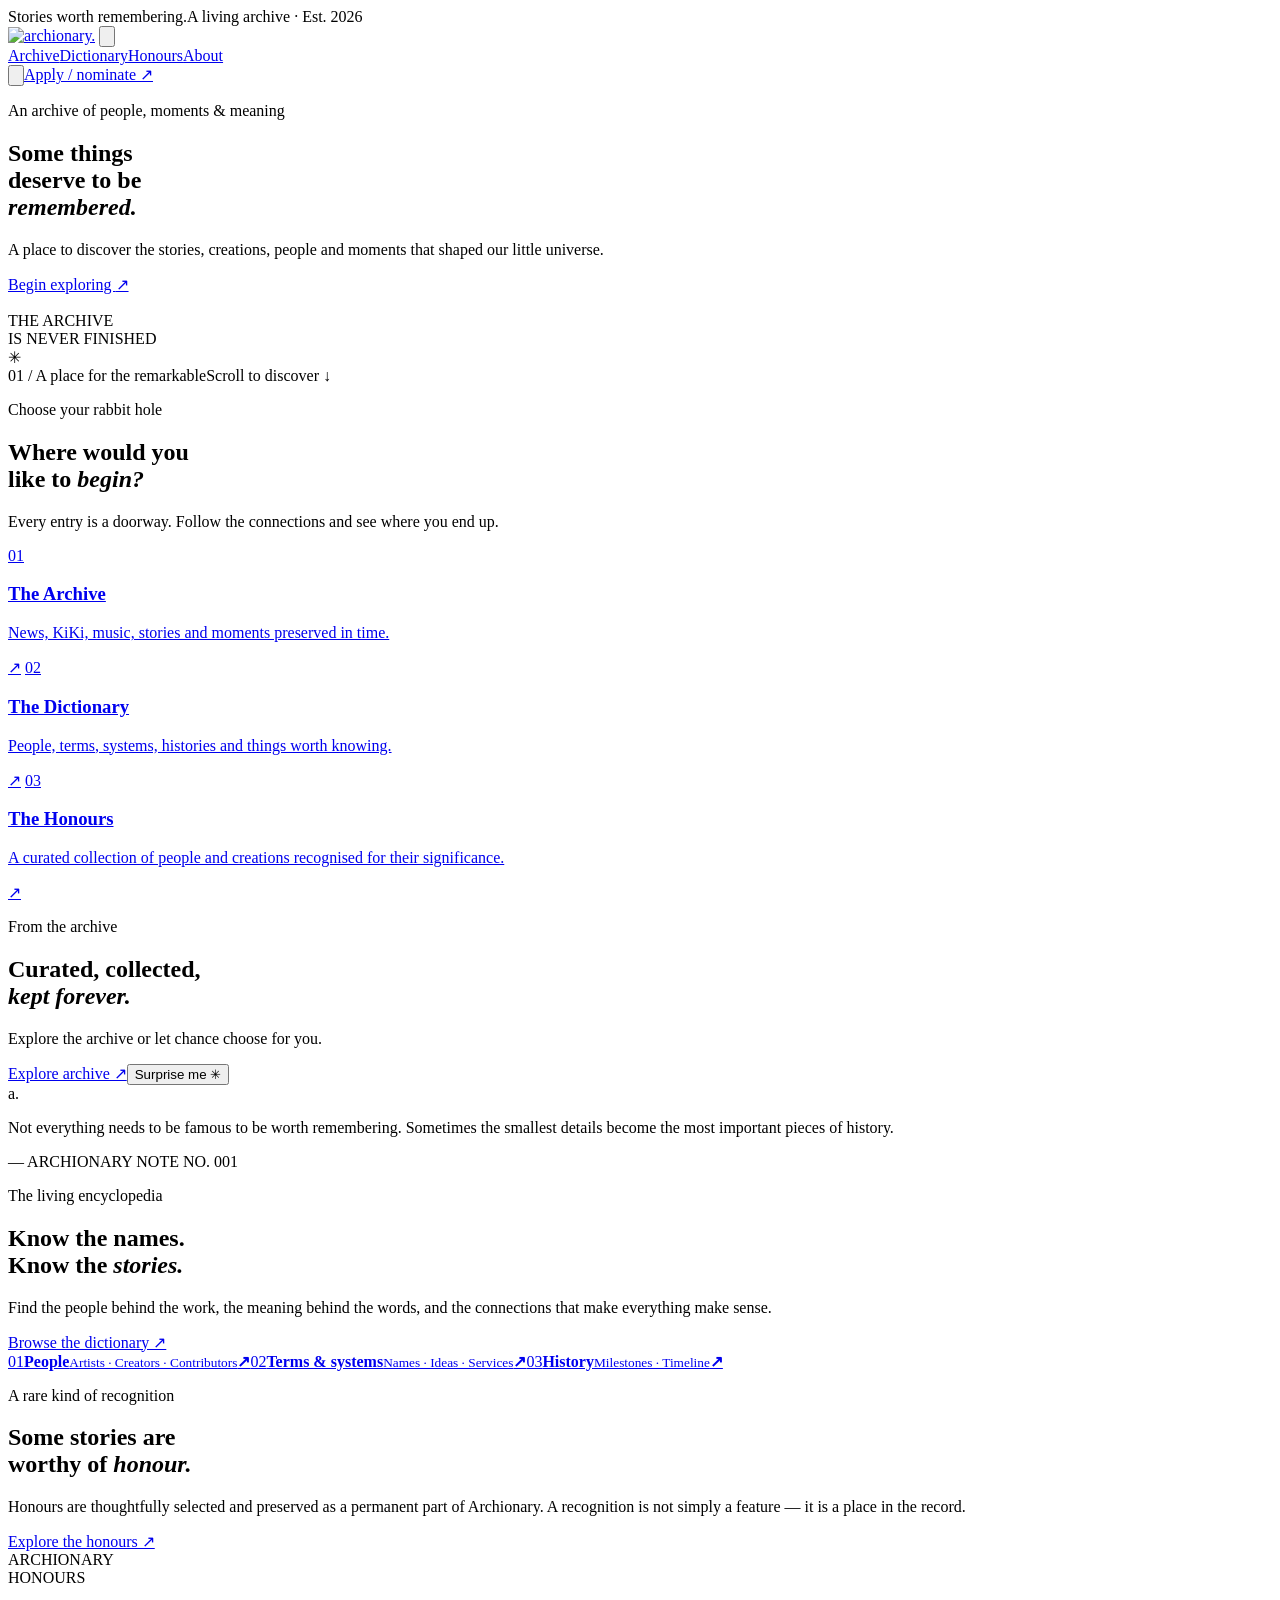
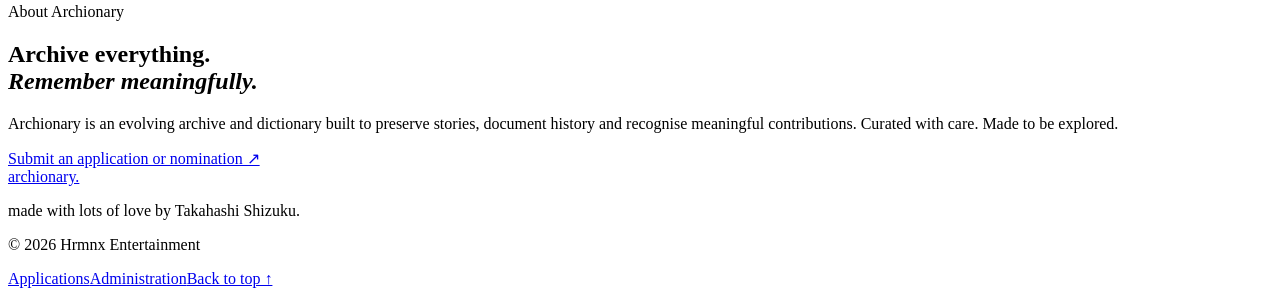
==== index.html @ b4ff08c1 "Create Archionary editorial homepage" ====
<!doctype html>
<html lang="en">
<head>
<meta charset="utf-8"><meta name="viewport" content="width=device-width,initial-scale=1">
<meta name="description" content="Archionary — stories worth remembering. An editorial archive, a living encyclopedia, and a collection of things worth honouring.">
<title>archionary. — Stories worth remembering</title>
<link rel="icon" href="assets/favicon.svg" type="image/svg+xml">
<link rel="stylesheet" href="assets/css/site.css">
</head>
<body>
<div class="topline"><span>Stories worth remembering.</span><span class="topline-right">A living archive · Est. 2026</span></div>
<header class="site-header">
<a class="brand" href="/" aria-label="Archionary home"><img src="assets/archionary-logo.svg" alt="archionary."></a>
<button class="menu-toggle" aria-label="Toggle navigation" aria-expanded="false"><img src="assets/icons/menu.svg" alt=""></button>
<nav class="main-nav" aria-label="Main navigation"><a href="#archive">Archive</a><a href="#dictionary">Dictionary</a><a href="#honours">Honours</a><a href="#about">About</a></nav>
<div class="header-actions"><button class="search-open" aria-label="Search Archionary"><img src="assets/icons/search.svg" alt=""></button><a class="apply-link" href="apply.html">Apply / nominate ↗</a></div>
</header>
<main>
<section class="hero">
<div class="hero-copy"><p class="eyebrow">An archive of people, moments & meaning</p><h1>Some things<br>deserve to be<br><em>remembered.</em></h1><p class="hero-description">A place to discover the stories, creations, people and moments that shaped our little universe.</p><a class="text-link" href="#discover">Begin exploring <span>↗</span></a></div>
<div class="hero-art" aria-label="Archionary archival illustration"><div class="art-ring ring-one"></div><div class="art-ring ring-two"></div><img src="assets/archionary-emblem.svg" alt="" class="hero-emblem"><div class="art-caption">THE ARCHIVE<br>IS NEVER FINISHED</div><span class="art-star">✳</span></div>
<div class="hero-bottom"><span>01 / A place for the remarkable</span><span>Scroll to discover ↓</span></div>
</section>
<section class="discovery" id="discover">
<div class="section-heading"><p class="eyebrow">Choose your rabbit hole</p><h2>Where would you<br>like to <em>begin?</em></h2><p class="section-intro">Every entry is a doorway. Follow the connections and see where you end up.</p></div>
<div class="discovery-grid">
<a class="discovery-card card-archive" href="#archive"><span class="card-number">01</span><img src="assets/icons/archive.svg" alt=""><h3>The Archive</h3><p>News, KiKi, music, stories and moments preserved in time.</p><span class="card-arrow">↗</span></a>
<a class="discovery-card card-dictionary" href="#dictionary"><span class="card-number">02</span><img src="assets/icons/book.svg" alt=""><h3>The Dictionary</h3><p>People, terms, systems, histories and things worth knowing.</p><span class="card-arrow">↗</span></a>
<a class="discovery-card card-honours" href="#honours"><span class="card-number">03</span><img src="assets/icons/star.svg" alt=""><h3>The Honours</h3><p>A curated collection of people and creations recognised for their significance.</p><span class="card-arrow">↗</span></a>
</div>
</section>
<section class="featured" id="archive"><div class="feature-title"><p class="eyebrow">From the archive</p><h2>Curated, collected,<br><em>kept forever.</em></h2><p>Explore the archive or let chance choose for you.</p><div class="feature-buttons"><a href="archive.html" class="button-dark">Explore archive ↗</a><button class="button-outline" id="surprise">Surprise me ✳</button></div></div>
<div class="feature-note"><div class="note-mark">a.</div><p>Not everything needs to be famous to be worth remembering. Sometimes the smallest details become the most important pieces of history.</p><span>— ARCHIONARY NOTE NO. 001</span></div>
</section>
<section class="dictionary-preview" id="dictionary"><div class="dictionary-copy"><p class="eyebrow">The living encyclopedia</p><h2>Know the names.<br>Know the <em>stories.</em></h2><p>Find the people behind the work, the meaning behind the words, and the connections that make everything make sense.</p><a href="dictionary.html" class="text-link">Browse the dictionary ↗</a></div><div class="dictionary-tiles"><a href="dictionary.html#people"><span>01</span><strong>People</strong><small>Artists · Creators · Contributors</small><b>↗</b></a><a href="dictionary.html#terms"><span>02</span><strong>Terms & systems</strong><small>Names · Ideas · Services</small><b>↗</b></a><a href="dictionary.html#history"><span>03</span><strong>History</strong><small>Milestones · Timeline</small><b>↗</b></a></div></section>
<section class="honours-preview" id="honours"><div class="honours-inner"><p class="eyebrow">A rare kind of recognition</p><h2>Some stories are<br>worthy of <em>honour.</em></h2><p>Honours are thoughtfully selected and preserved as a permanent part of Archionary. A recognition is not simply a feature — it is a place in the record.</p><a class="button-light" href="honours.html">Explore the honours ↗</a></div><div class="honour-stamp"><img src="assets/archionary-emblem.svg" alt=""><span>ARCHIONARY<br>HONOURS</span></div></section>
<section class="about-section" id="about"><p class="eyebrow">About Archionary</p><h2>Archive everything.<br><em>Remember meaningfully.</em></h2><p>Archionary is an evolving archive and dictionary built to preserve stories, document history and recognise meaningful contributions. Curated with care. Made to be explored.</p><a href="apply.html" class="text-link">Submit an application or nomination ↗</a></section>
</main>
<footer class="site-footer"><a class="footer-brand" href="/">archionary.</a><p>made with lots of love by Takahashi Shizuku.</p><p>© 2026 Hrmnx Entertainment</p><div class="footer-links"><a href="apply.html">Applications</a><a href="admin.html">Administration</a><a href="#top">Back to top ↑</a></div></footer>
<div class="search-overlay" hidden><div class="search-panel"><button class="search-close" aria-label="Close search"><img src="assets/icons/close.svg" alt=""></button><p class="eyebrow">Search the universe</p><label for="site-search">What are you looking for?</label><input id="site-search" type="search" placeholder="A person, song, story, term…"><p class="search-hint">Search functionality will connect to the archive as it is built.</p></div></div>
<script src="assets/js/site.js"></script>
</body></html>
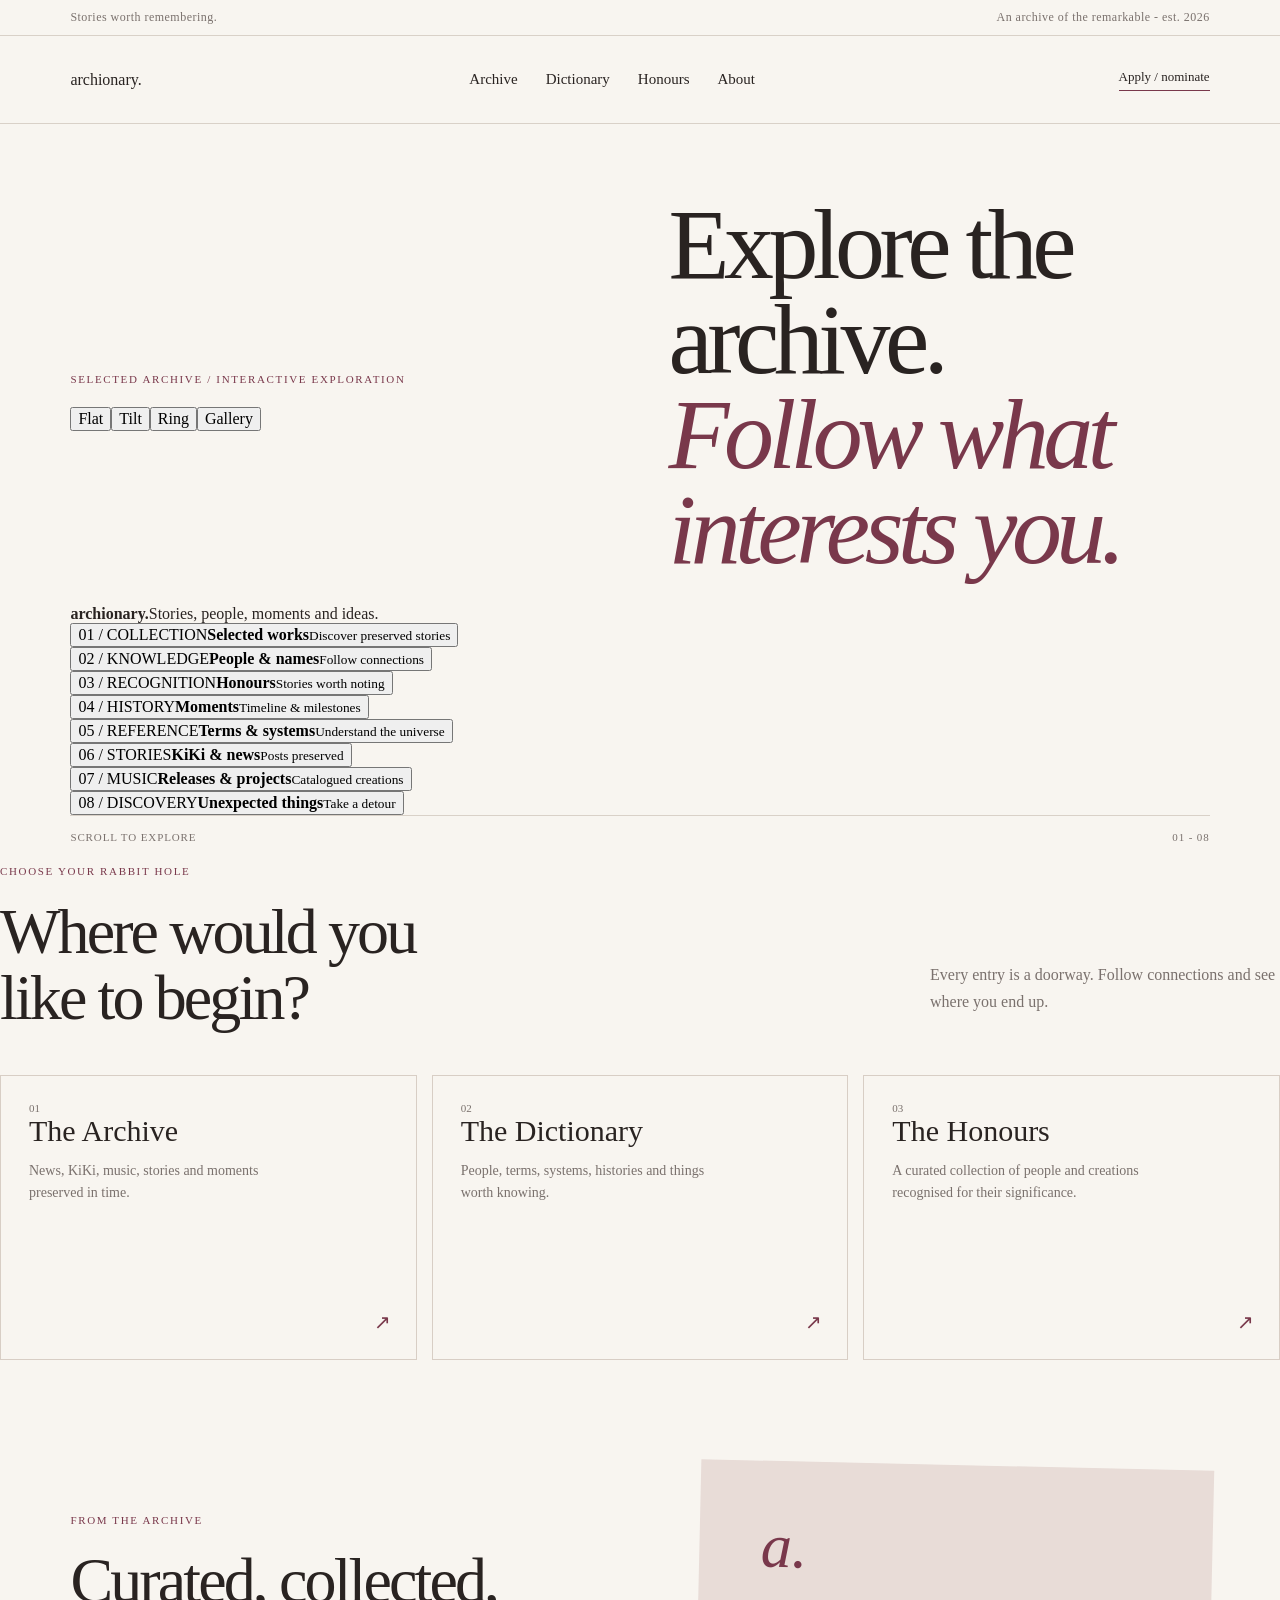
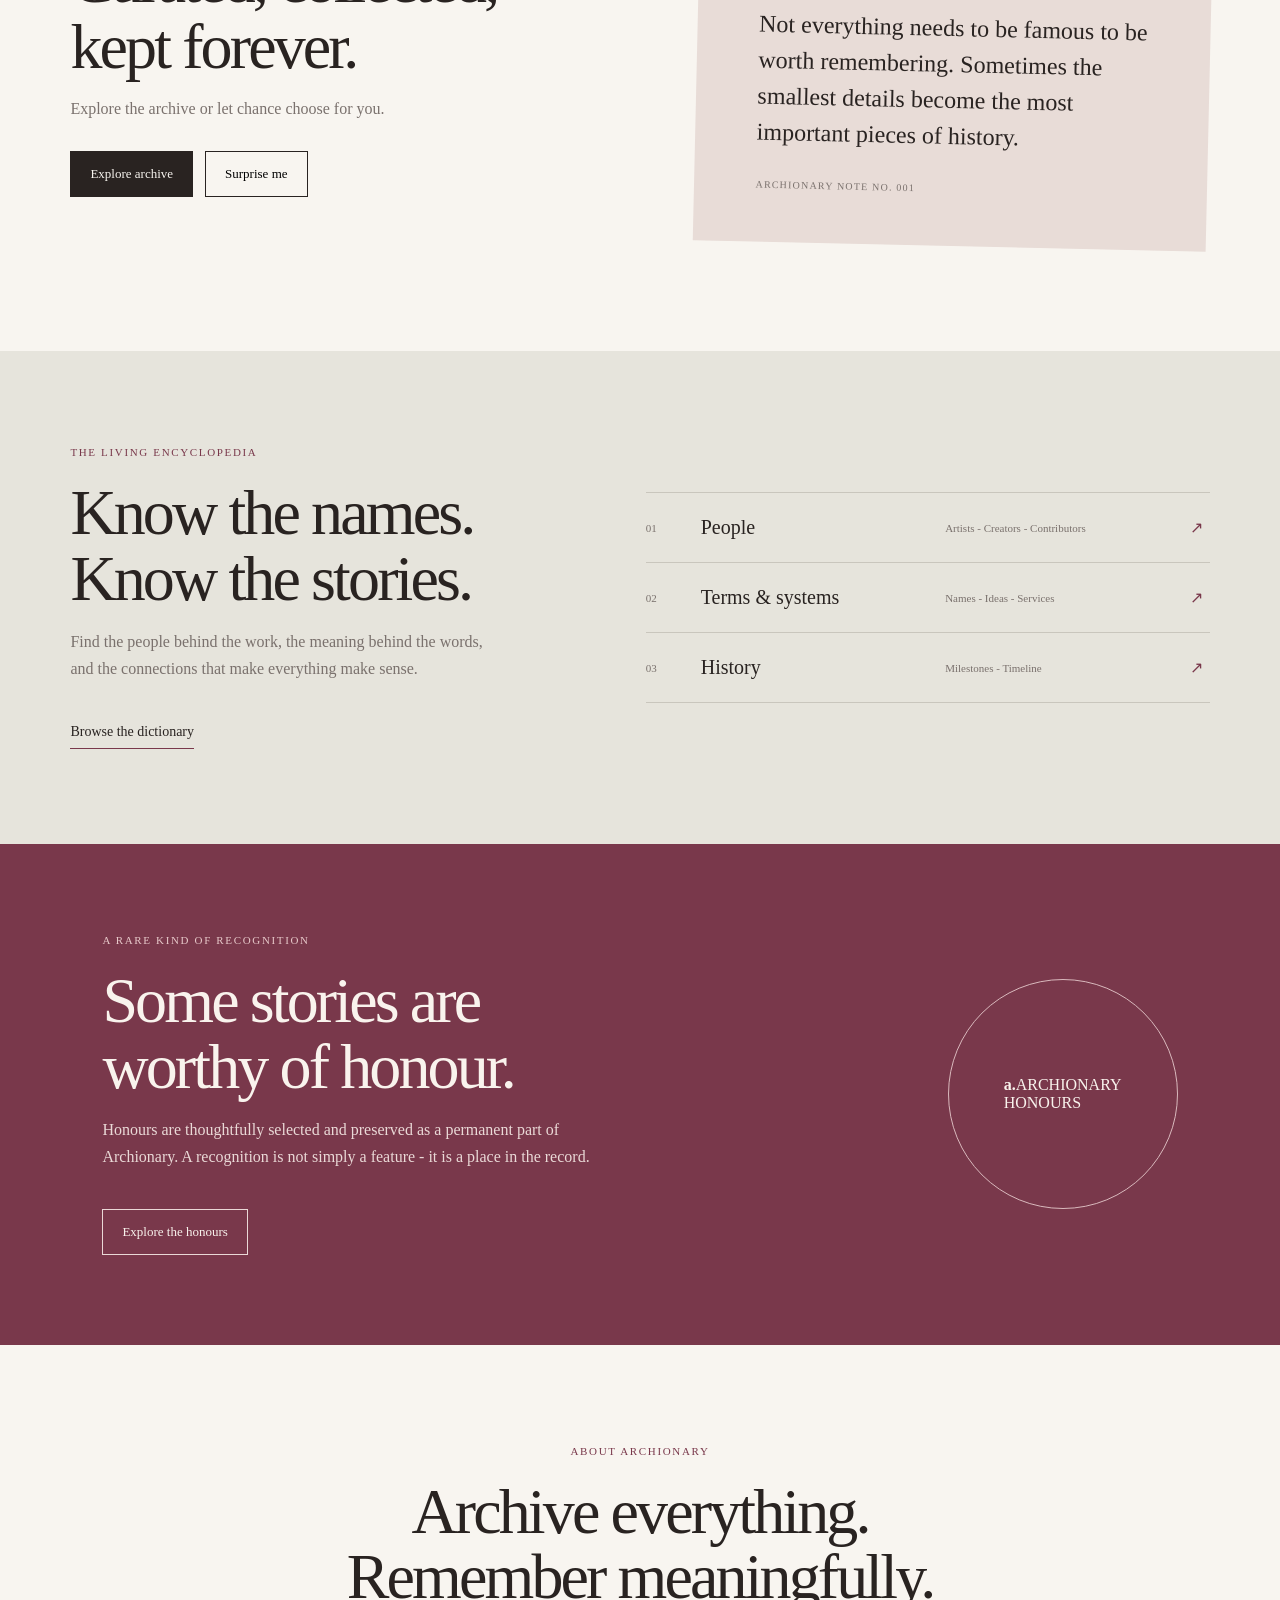
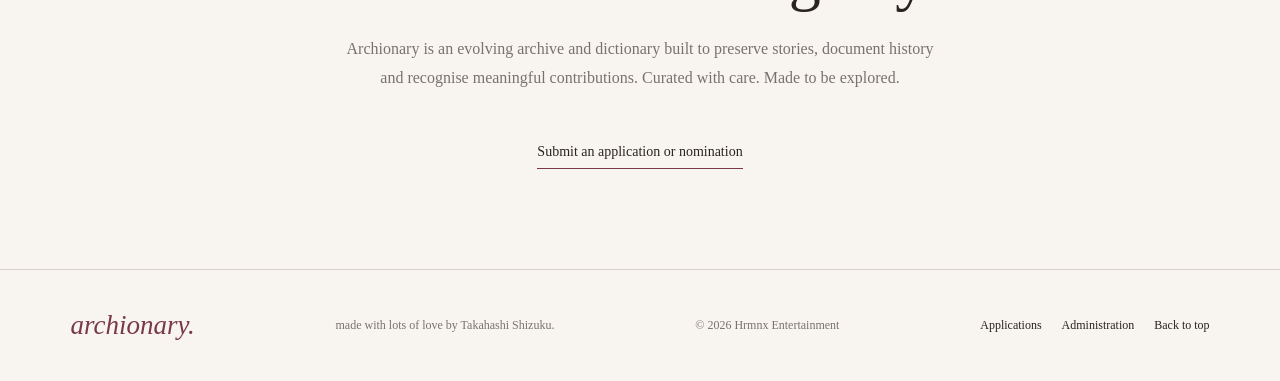
==== commit 32cc8c05: "Refine Archionary to monochrome interactive text design" ====
--- a/index.html
+++ b/index.html
@@ -1,42 +1 @@
-<!doctype html>
-<html lang="en">
-<head>
-<meta charset="utf-8"><meta name="viewport" content="width=device-width,initial-scale=1">
-<meta name="description" content="Archionary — stories worth remembering. An editorial archive, a living encyclopedia, and a collection of things worth honouring.">
-<title>archionary. — Stories worth remembering</title>
-<link rel="icon" href="assets/favicon.svg" type="image/svg+xml">
-<link rel="stylesheet" href="assets/css/site.css">
-</head>
-<body>
-<div class="topline"><span>Stories worth remembering.</span><span class="topline-right">A living archive · Est. 2026</span></div>
-<header class="site-header">
-<a class="brand" href="/" aria-label="Archionary home"><img src="assets/archionary-logo.svg" alt="archionary."></a>
-<button class="menu-toggle" aria-label="Toggle navigation" aria-expanded="false"><img src="assets/icons/menu.svg" alt=""></button>
-<nav class="main-nav" aria-label="Main navigation"><a href="#archive">Archive</a><a href="#dictionary">Dictionary</a><a href="#honours">Honours</a><a href="#about">About</a></nav>
-<div class="header-actions"><button class="search-open" aria-label="Search Archionary"><img src="assets/icons/search.svg" alt=""></button><a class="apply-link" href="apply.html">Apply / nominate ↗</a></div>
-</header>
-<main>
-<section class="hero">
-<div class="hero-copy"><p class="eyebrow">An archive of people, moments & meaning</p><h1>Some things<br>deserve to be<br><em>remembered.</em></h1><p class="hero-description">A place to discover the stories, creations, people and moments that shaped our little universe.</p><a class="text-link" href="#discover">Begin exploring <span>↗</span></a></div>
-<div class="hero-art" aria-label="Archionary archival illustration"><div class="art-ring ring-one"></div><div class="art-ring ring-two"></div><img src="assets/archionary-emblem.svg" alt="" class="hero-emblem"><div class="art-caption">THE ARCHIVE<br>IS NEVER FINISHED</div><span class="art-star">✳</span></div>
-<div class="hero-bottom"><span>01 / A place for the remarkable</span><span>Scroll to discover ↓</span></div>
-</section>
-<section class="discovery" id="discover">
-<div class="section-heading"><p class="eyebrow">Choose your rabbit hole</p><h2>Where would you<br>like to <em>begin?</em></h2><p class="section-intro">Every entry is a doorway. Follow the connections and see where you end up.</p></div>
-<div class="discovery-grid">
-<a class="discovery-card card-archive" href="#archive"><span class="card-number">01</span><img src="assets/icons/archive.svg" alt=""><h3>The Archive</h3><p>News, KiKi, music, stories and moments preserved in time.</p><span class="card-arrow">↗</span></a>
-<a class="discovery-card card-dictionary" href="#dictionary"><span class="card-number">02</span><img src="assets/icons/book.svg" alt=""><h3>The Dictionary</h3><p>People, terms, systems, histories and things worth knowing.</p><span class="card-arrow">↗</span></a>
-<a class="discovery-card card-honours" href="#honours"><span class="card-number">03</span><img src="assets/icons/star.svg" alt=""><h3>The Honours</h3><p>A curated collection of people and creations recognised for their significance.</p><span class="card-arrow">↗</span></a>
-</div>
-</section>
-<section class="featured" id="archive"><div class="feature-title"><p class="eyebrow">From the archive</p><h2>Curated, collected,<br><em>kept forever.</em></h2><p>Explore the archive or let chance choose for you.</p><div class="feature-buttons"><a href="archive.html" class="button-dark">Explore archive ↗</a><button class="button-outline" id="surprise">Surprise me ✳</button></div></div>
-<div class="feature-note"><div class="note-mark">a.</div><p>Not everything needs to be famous to be worth remembering. Sometimes the smallest details become the most important pieces of history.</p><span>— ARCHIONARY NOTE NO. 001</span></div>
-</section>
-<section class="dictionary-preview" id="dictionary"><div class="dictionary-copy"><p class="eyebrow">The living encyclopedia</p><h2>Know the names.<br>Know the <em>stories.</em></h2><p>Find the people behind the work, the meaning behind the words, and the connections that make everything make sense.</p><a href="dictionary.html" class="text-link">Browse the dictionary ↗</a></div><div class="dictionary-tiles"><a href="dictionary.html#people"><span>01</span><strong>People</strong><small>Artists · Creators · Contributors</small><b>↗</b></a><a href="dictionary.html#terms"><span>02</span><strong>Terms & systems</strong><small>Names · Ideas · Services</small><b>↗</b></a><a href="dictionary.html#history"><span>03</span><strong>History</strong><small>Milestones · Timeline</small><b>↗</b></a></div></section>
-<section class="honours-preview" id="honours"><div class="honours-inner"><p class="eyebrow">A rare kind of recognition</p><h2>Some stories are<br>worthy of <em>honour.</em></h2><p>Honours are thoughtfully selected and preserved as a permanent part of Archionary. A recognition is not simply a feature — it is a place in the record.</p><a class="button-light" href="honours.html">Explore the honours ↗</a></div><div class="honour-stamp"><img src="assets/archionary-emblem.svg" alt=""><span>ARCHIONARY<br>HONOURS</span></div></section>
-<section class="about-section" id="about"><p class="eyebrow">About Archionary</p><h2>Archive everything.<br><em>Remember meaningfully.</em></h2><p>Archionary is an evolving archive and dictionary built to preserve stories, document history and recognise meaningful contributions. Curated with care. Made to be explored.</p><a href="apply.html" class="text-link">Submit an application or nomination ↗</a></section>
-</main>
-<footer class="site-footer"><a class="footer-brand" href="/">archionary.</a><p>made with lots of love by Takahashi Shizuku.</p><p>© 2026 Hrmnx Entertainment</p><div class="footer-links"><a href="apply.html">Applications</a><a href="admin.html">Administration</a><a href="#top">Back to top ↑</a></div></footer>
-<div class="search-overlay" hidden><div class="search-panel"><button class="search-close" aria-label="Close search"><img src="assets/icons/close.svg" alt=""></button><p class="eyebrow">Search the universe</p><label for="site-search">What are you looking for?</label><input id="site-search" type="search" placeholder="A person, song, story, term…"><p class="search-hint">Search functionality will connect to the archive as it is built.</p></div></div>
-<script src="assets/js/site.js"></script>
-</body></html>+<!doctype html><html lang="en"><head><meta charset="utf-8"><meta name="viewport" content="width=device-width,initial-scale=1"><meta name="description" content="Archionary - stories worth remembering. A monochrome, interactive archive and dictionary."><title>archionary - stories worth remembering</title><link rel="icon" href="assets/favicon.svg" type="image/svg+xml"><link rel="stylesheet" href="assets/css/site.css"></head><body><div class="topline"><span>Stories worth remembering.</span><span class="topline-right">An archive of the remarkable - est. 2026</span></div><header class="site-header"><a class="brand" href="/" aria-label="Archionary home">archionary<span class="dot">.</span></a><button class="menu-toggle" aria-label="Toggle navigation" aria-expanded="false">Menu</button><nav class="main-nav" aria-label="Main navigation"><a href="#archive">Archive</a><a href="#dictionary">Dictionary</a><a href="#honours">Honours</a><a href="#about">About</a></nav><div class="header-actions"><button class="search-open" aria-label="Search Archionary"></button><a class="apply-link" href="apply.html">Apply / nominate</a></div></header><main><section class="hero"><div class="hero-top"><p class="eyebrow">Selected archive / interactive exploration</p><div class="mode-controls" aria-label="Explore display modes"><button class="active" data-mode="flat">Flat</button><button data-mode="tilt">Tilt</button><button data-mode="ring">Ring</button><button data-mode="gallery">Gallery</button></div></div><h1 class="hero-title">Explore the archive.<br><em>Follow what interests you.</em></h1><div class="orbit-stage mode-flat" id="orbit-stage"><div class="orbit-center"><strong>archionary.</strong>Stories, people, moments and ideas.</div><button class="orbit-item" data-link="#archive" style="left:50%;top:7%;--angle:-8deg"><span class="item-index">01 / COLLECTION</span><strong>Selected works</strong><small>Discover preserved stories</small></button><button class="orbit-item" data-link="#dictionary" style="left:76%;top:20%;--angle:8deg"><span class="item-index">02 / KNOWLEDGE</span><strong>People & names</strong><small>Follow connections</small></button><button class="orbit-item" data-link="#honours" style="left:88%;top:50%;--angle:10deg"><span class="item-index">03 / RECOGNITION</span><strong>Honours</strong><small>Stories worth noting</small></button><button class="orbit-item" data-link="#archive" style="left:74%;top:78%;--angle:-4deg"><span class="item-index">04 / HISTORY</span><strong>Moments</strong><small>Timeline & milestones</small></button><button class="orbit-item" data-link="#dictionary" style="left:50%;top:91%;--angle:5deg"><span class="item-index">05 / REFERENCE</span><strong>Terms & systems</strong><small>Understand the universe</small></button><button class="orbit-item" data-link="#archive" style="left:25%;top:78%;--angle:6deg"><span class="item-index">06 / STORIES</span><strong>KiKi & news</strong><small>Posts preserved</small></button><button class="orbit-item" data-link="#archive" style="left:12%;top:50%;--angle:-8deg"><span class="item-index">07 / MUSIC</span><strong>Releases & projects</strong><small>Catalogued creations</small></button><button class="orbit-item" data-link="#about" style="left:25%;top:20%;--angle:3deg"><span class="item-index">08 / DISCOVERY</span><strong>Unexpected things</strong><small>Take a detour</small></button></div><div class="hero-bottom"><span>SCROLL TO EXPLORE</span><span>01 - 08</span></div></section><section class="discover" id="discover"><div class="section-heading"><p class="eyebrow">Choose your rabbit hole</p><h2>Where would you<br>like to begin?</h2><p class="section-intro">Every entry is a doorway. Follow connections and see where you end up.</p></div><div class="discovery-grid"><a class="discovery-card card-archive" href="archive.html"><span class="card-number">01</span><h3>The Archive</h3><p>News, KiKi, music, stories and moments preserved in time.</p><span class="card-arrow">↗</span></a><a class="discovery-card card-dictionary" href="dictionary.html"><span class="card-number">02</span><h3>The Dictionary</h3><p>People, terms, systems, histories and things worth knowing.</p><span class="card-arrow">↗</span></a><a class="discovery-card card-honours" href="honours.html"><span class="card-number">03</span><h3>The Honours</h3><p>A curated collection of people and creations recognised for their significance.</p><span class="card-arrow">↗</span></a></div></section><section class="featured" id="archive"><div class="feature-title"><p class="eyebrow">From the archive</p><h2>Curated, collected,<br>kept forever.</h2><p>Explore the archive or let chance choose for you.</p><div class="feature-buttons"><a href="archive.html" class="button-dark">Explore archive</a><button class="button-outline" id="surprise">Surprise me</button></div></div><div class="feature-note"><div class="note-mark">a.</div><p>Not everything needs to be famous to be worth remembering. Sometimes the smallest details become the most important pieces of history.</p><span>ARCHIONARY NOTE NO. 001</span></div></section><section class="dictionary-preview" id="dictionary"><div class="dictionary-copy"><p class="eyebrow">The living encyclopedia</p><h2>Know the names.<br>Know the stories.</h2><p>Find the people behind the work, the meaning behind the words, and the connections that make everything make sense.</p><a href="dictionary.html" class="text-link">Browse the dictionary</a></div><div class="dictionary-tiles"><a href="dictionary.html#people"><span>01</span><strong>People</strong><small>Artists - Creators - Contributors</small><b>↗</b></a><a href="dictionary.html#terms"><span>02</span><strong>Terms & systems</strong><small>Names - Ideas - Services</small><b>↗</b></a><a href="dictionary.html#history"><span>03</span><strong>History</strong><small>Milestones - Timeline</small><b>↗</b></a></div></section><section class="honours-preview" id="honours"><div class="honours-inner"><p class="eyebrow">A rare kind of recognition</p><h2>Some stories are<br>worthy of honour.</h2><p>Honours are thoughtfully selected and preserved as a permanent part of Archionary. A recognition is not simply a feature - it is a place in the record.</p><a class="button-light" href="honours.html">Explore the honours</a></div><div class="honour-stamp"><div><strong>a.</strong>ARCHIONARY<br>HONOURS</div></div></section><section class="about-section" id="about"><p class="eyebrow">About Archionary</p><h2>Archive everything.<br>Remember meaningfully.</h2><p>Archionary is an evolving archive and dictionary built to preserve stories, document history and recognise meaningful contributions. Curated with care. Made to be explored.</p><a href="apply.html" class="text-link">Submit an application or nomination</a></section></main><footer class="site-footer"><a class="footer-brand" href="/">archionary<span class="dot">.</span></a><p>made with lots of love by Takahashi Shizuku.</p><p>© 2026 Hrmnx Entertainment</p><div class="footer-links"><a href="apply.html">Applications</a><a href="admin.html">Administration</a><a href="#top">Back to top</a></div></footer><div class="search-overlay" hidden><div class="search-panel"><button class="search-close" aria-label="Close search">×</button><p class="eyebrow">Search the universe</p><label for="site-search">What are you looking for?</label><input id="site-search" type="search" placeholder="A person, song, story, term…"><p class="search-hint">Search will connect across the archive and dictionary as they are built.</p></div></div><script src="assets/js/site.js"></script></body></html>
--- a/assets/css/site.css
+++ b/assets/css/site.css
@@ -0,0 +1 @@
+:root{--ink:#292321;--paper:#f8f5f0;--warm:#eee8e0;--wine:#79384b;--rose:#d9b9bd;--muted:#7a716d;--line:#d9d1c8;--serif:Georgia,"Times New Roman",serif}*{box-sizing:border-box}html{scroll-behavior:smooth}body{margin:0;background:var(--paper);color:var(--ink);font-family:var(--serif);font-size:16px}a{color:inherit;text-decoration:none}button,input{font:inherit}.topline{padding:10px 5.5%;display:flex;justify-content:space-between;border-bottom:1px solid var(--line);font-size:12px;color:var(--muted);letter-spacing:.04em}.site-header{height:88px;padding:0 5.5%;display:flex;align-items:center;justify-content:space-between;border-bottom:1px solid var(--line);gap:25px}.brand img{width:min(240px,30vw);height:auto;display:block}.main-nav,.header-actions{display:flex;align-items:center;gap:28px}.main-nav a{font-size:15px}.main-nav a:hover,.footer-links a:hover{color:var(--wine)}.header-actions{gap:20px}.search-open,.menu-toggle{border:0;background:none;padding:8px;cursor:pointer}.search-open img,.menu-toggle img{width:22px;height:22px}.apply-link{font-size:13px;border-bottom:1px solid var(--wine);padding-bottom:5px}.menu-toggle{display:none}.hero{padding:74px 5.5% 22px;min-height:610px;position:relative;display:grid;grid-template-columns:1.05fr .95fr;align-items:center;overflow:hidden}.hero-copy{padding:20px 0 80px;z-index:1}.eyebrow{text-transform:uppercase;letter-spacing:.15em;font-size:11px;color:var(--wine);margin:0 0 22px}.hero h1{font-size:clamp(56px,7.8vw,112px);font-weight:400;line-height:.95;letter-spacing:-.055em;margin:0 0 28px}.hero h1 em,h2 em{font-weight:400;color:var(--wine)}.hero-description{max-width:400px;line-height:1.7;color:#665d58}.text-link{display:inline-block;margin-top:26px;padding-bottom:8px;border-bottom:1px solid var(--wine);font-size:14px}.text-link span{margin-left:18px}.hero-art{position:relative;min-height:420px;display:grid;place-items:center}.hero-emblem{width:min(65%,400px);z-index:2}.art-ring{position:absolute;border:1px solid #d9c8c0;border-radius:50%;aspect-ratio:1}.ring-one{width:82%}.ring-two{width:60%;border-style:dashed}.art-caption{position:absolute;right:2%;bottom:12%;font-size:10px;letter-spacing:.15em;line-height:1.8;color:var(--muted)}.art-star{position:absolute;top:8%;right:17%;font-size:28px;color:var(--wine)}.hero-bottom{grid-column:1/-1;display:flex;justify-content:space-between;border-top:1px solid var(--line);padding-top:15px;font-size:11px;letter-spacing:.08em;color:var(--muted)}.discovery{padding:105px 5.5% 100px;background:#eee8e1}.section-heading{display:grid;grid-template-columns:1fr 1fr;align-items:end;margin-bottom:44px}.section-heading .eyebrow{grid-column:1/-1}.section-heading h2,.feature-title h2,.dictionary-copy h2,.honours-inner h2,.about-section h2{font-size:clamp(42px,5vw,70px);font-weight:400;line-height:1.03;letter-spacing:-.045em;margin:0}.section-intro{max-width:350px;line-height:1.65;color:var(--muted);justify-self:end}.discovery-grid{display:grid;grid-template-columns:repeat(3,1fr);gap:15px}.discovery-card{padding:26px 28px 35px;min-height:285px;position:relative;border:1px solid #d8cec5;transition:transform .25s,background .25s;display:flex;flex-direction:column}.discovery-card:hover{transform:translateY(-5px);background:#faf7f2}.discovery-card>img{width:34px;height:34px;margin:28px 0 22px}.card-number{font-size:11px;color:var(--muted)}.discovery-card h3{font-size:30px;font-weight:400;margin:0 0 12px}.discovery-card p{max-width:270px;line-height:1.55;color:var(--muted);font-size:14px;margin:0}.card-arrow{position:absolute;right:25px;bottom:25px;font-size:20px;color:var(--wine)}.featured{padding:105px 5.5%;display:grid;grid-template-columns:1fr 1fr;gap:10%;align-items:center}.feature-title>p:not(.eyebrow){color:var(--muted);line-height:1.6}.feature-buttons{display:flex;gap:12px;margin-top:30px;flex-wrap:wrap}.button-dark,.button-outline,.button-light{padding:14px 19px;font-size:13px;display:inline-block;border:1px solid var(--ink)}.button-dark{background:var(--ink);color:var(--paper)}.button-outline{background:transparent;cursor:pointer}.feature-note{padding:50px 12%;background:#e8dcd7;position:relative;transform:rotate(1.3deg)}.note-mark{font-size:62px;font-style:italic;color:var(--wine)}.feature-note p{font-size:24px;line-height:1.5}.feature-note span{font-size:10px;letter-spacing:.12em;color:var(--muted)}.dictionary-preview{padding:95px 5.5%;background:#e6e4dc;display:grid;grid-template-columns:.9fr 1.1fr;gap:10%;align-items:center}.dictionary-copy>p:not(.eyebrow){line-height:1.7;color:var(--muted);max-width:430px}.dictionary-tiles{display:flex;flex-direction:column;border-top:1px solid #c9c6bd}.dictionary-tiles a{padding:23px 0;border-bottom:1px solid #c9c6bd;display:grid;grid-template-columns:45px 1fr 1fr 20px;align-items:center;gap:10px}.dictionary-tiles span,.dictionary-tiles small{color:var(--muted);font-size:11px}.dictionary-tiles strong{font-size:20px;font-weight:400}.dictionary-tiles b{font-weight:400;color:var(--wine)}.honours-preview{background:var(--wine);color:#f9f3ed;padding:90px 8%;display:flex;justify-content:space-between;align-items:center;gap:40px}.honours-inner{max-width:620px}.honours-inner .eyebrow{color:#e7c9ca}.honours-inner h2 em{color:#e7c9ca}.honours-inner>p:not(.eyebrow){max-width:500px;line-height:1.7;color:#ead9d7}.button-light{border-color:#ead9d7;margin-top:22px}.honour-stamp{width:230px;flex-shrink:0;aspect-ratio:1;border:1px solid #d9b9bd;border-radius:50%;display:grid;place-items:center;position:relative}.honour-stamp img{width:65%;filter:brightness(0) invert(1);opacity:.9}.honour-stamp span{position:absolute;bottom:22px;text-align:center;font-size:9px;letter-spacing:.15em}.about-section{text-align:center;padding:100px 6%;max-width:950px;margin:auto}.about-section>p:not(.eyebrow){max-width:600px;margin:25px auto;line-height:1.8;color:var(--muted)}.site-footer{border-top:1px solid var(--line);padding:40px 5.5%;display:flex;align-items:center;justify-content:space-between;gap:20px;flex-wrap:wrap}.footer-brand{font-size:27px;font-style:italic;color:var(--wine)}.site-footer p{font-size:12px;color:var(--muted);margin:0}.footer-links{display:flex;gap:20px;font-size:12px}.search-overlay{position:fixed;inset:0;background:#292321d9;z-index:10;display:grid;place-items:center;padding:20px}.search-overlay[hidden]{display:none}.search-panel{background:var(--paper);width:min(600px,100%);padding:45px;position:relative}.search-close{position:absolute;right:20px;top:20px;background:none;border:0;cursor:pointer}.search-close img{width:20px}.search-panel label{font-size:28px;display:block;margin-bottom:15px}.search-panel input{width:100%;padding:14px 0;border:0;border-bottom:1px solid var(--ink);background:transparent;font-size:18px;outline:none}.search-hint{font-size:12px;color:var(--muted)}@media(max-width:850px){.main-nav{gap:15px}.hero{grid-template-columns:1fr .8fr}.hero-art{min-height:300px}.discovery-grid{grid-template-columns:1fr}.discovery-card{min-height:230px}.featured,.dictionary-preview{grid-template-columns:1fr;gap:45px}.honours-preview{padding:70px 6%}.honour-stamp{width:170px}}@media(max-width:620px){.topline-right{display:none}.site-header{height:70px}.brand img{width:185px}.menu-toggle{display:block;margin-left:auto}.main-nav{display:none;position:absolute;top:110px;left:0;right:0;z-index:5;background:var(--paper);padding:22px 6%;border-bottom:1px solid var(--line);flex-direction:column;align-items:flex-start}.main-nav.open{display:flex}.header-actions{gap:8px}.apply-link{font-size:11px}.hero{padding-top:50px;grid-template-columns:1fr;min-height:auto}.hero-copy{padding-bottom:10px}.hero h1{font-size:68px}.hero-art{min-height:280px}.hero-bottom{margin-top:15px}.section-heading{grid-template-columns:1fr}.section-intro{justify-self:start}.discovery,.featured,.dictionary-preview{padding:65px 6%}.discovery-card{padding:22px}.honours-preview{flex-direction:column;align-items:flex-start}.honour-stamp{align-self:center}.site-footer{flex-direction:column;align-items:flex-start}.footer-links{flex-wrap:wrap}.search-panel{padding:32px 22px}.search-panel label{font-size:23px}}
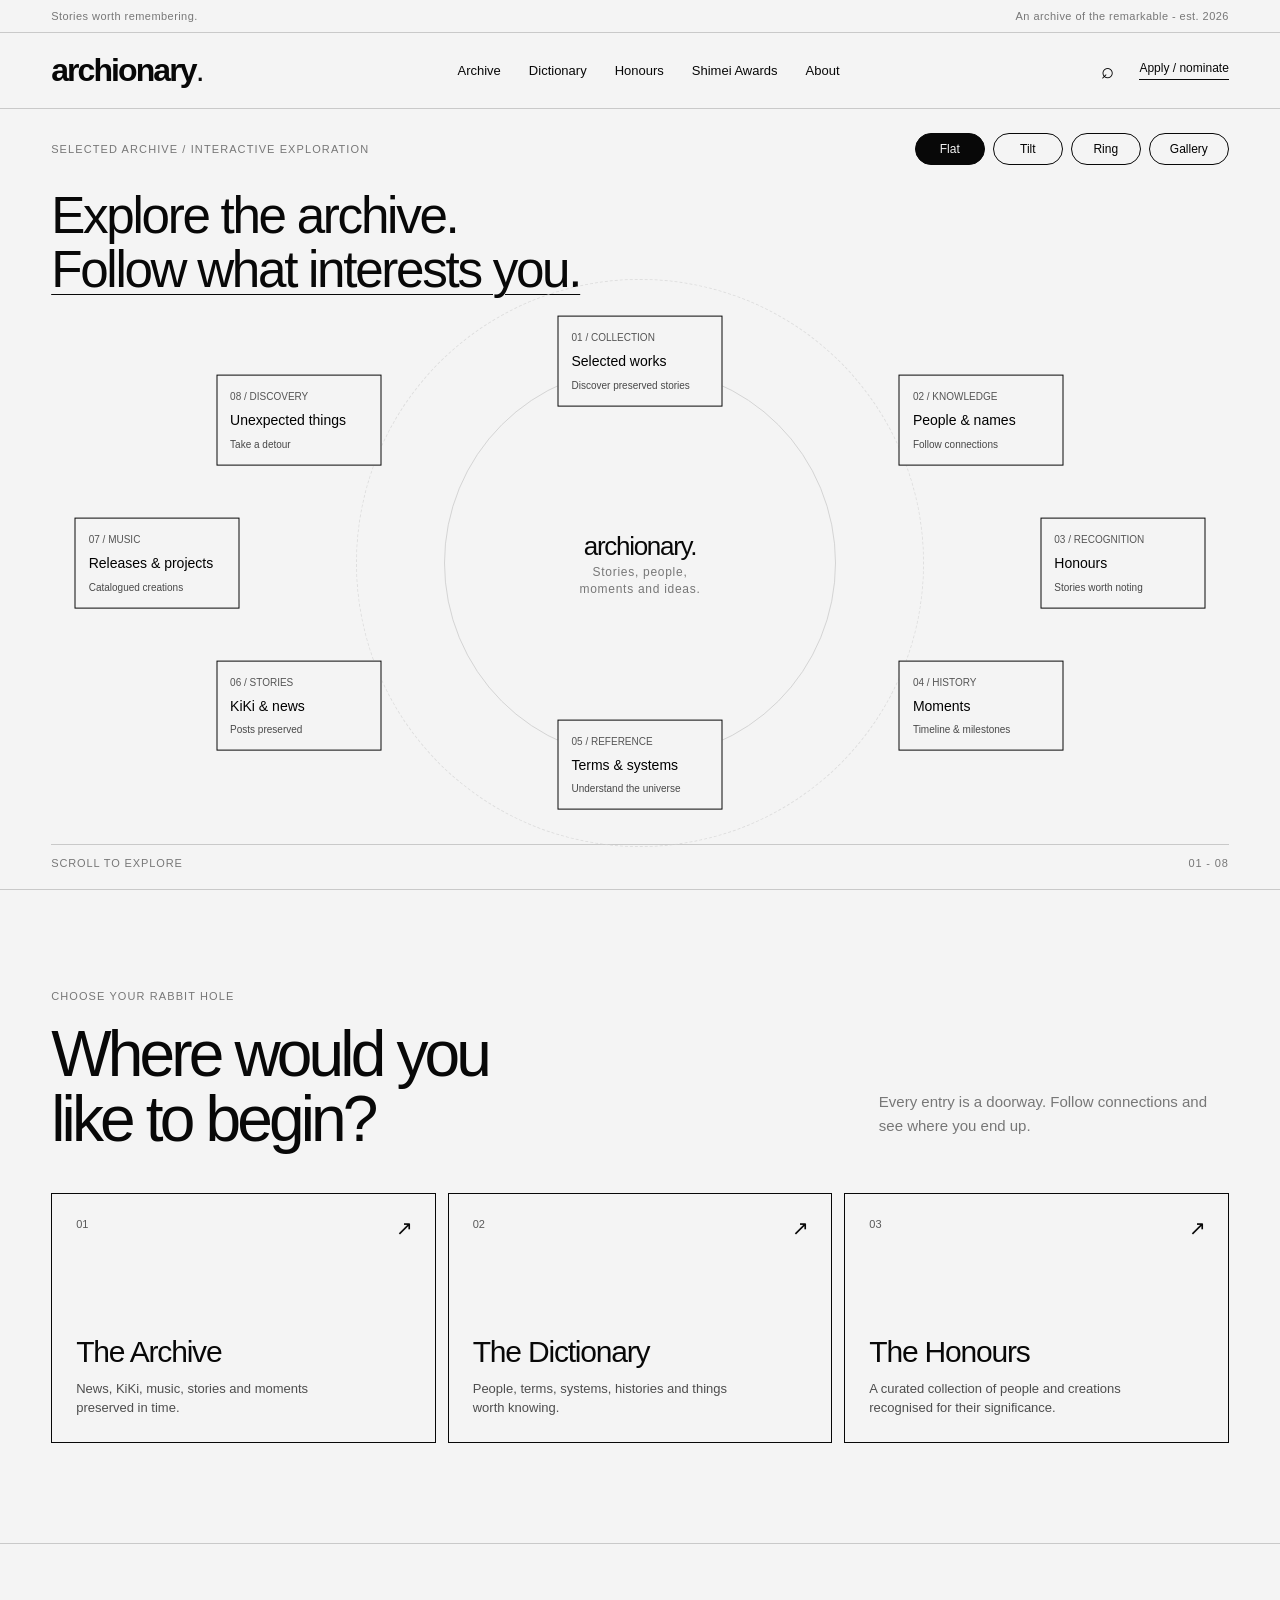
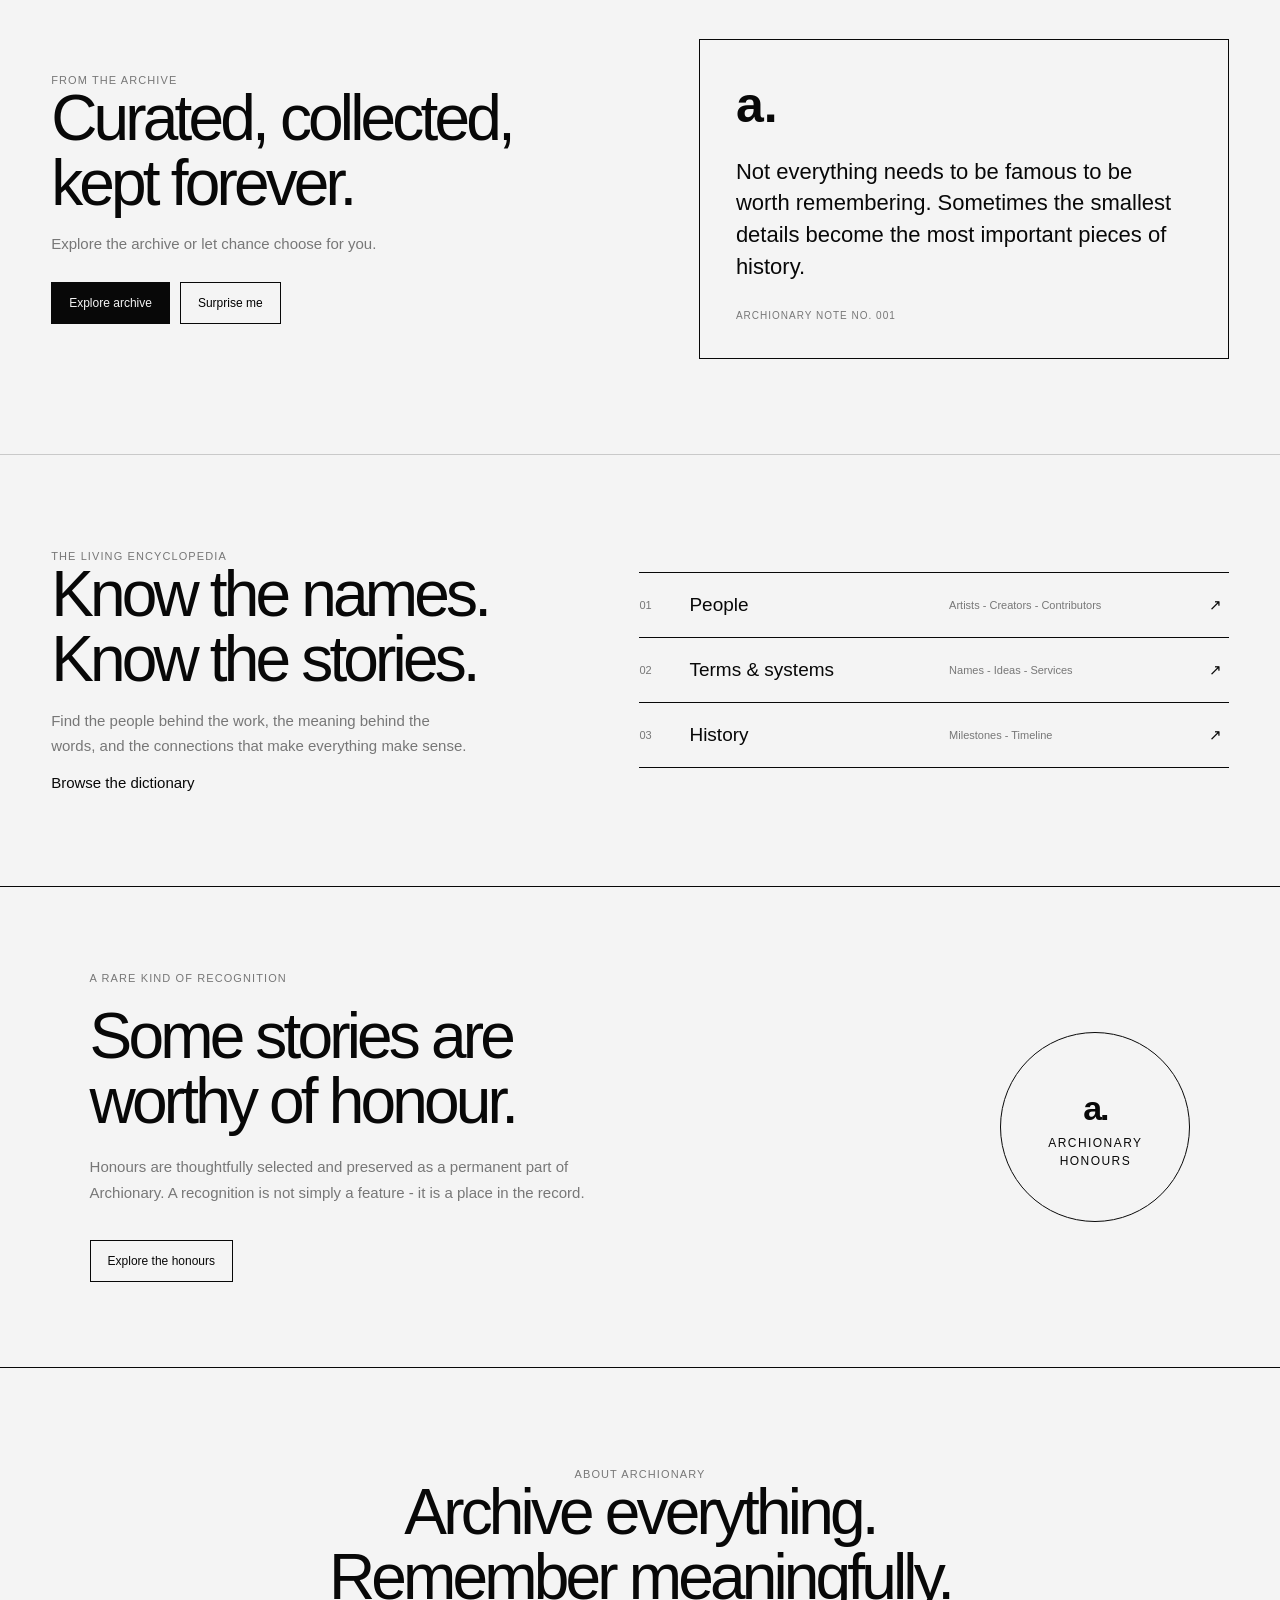
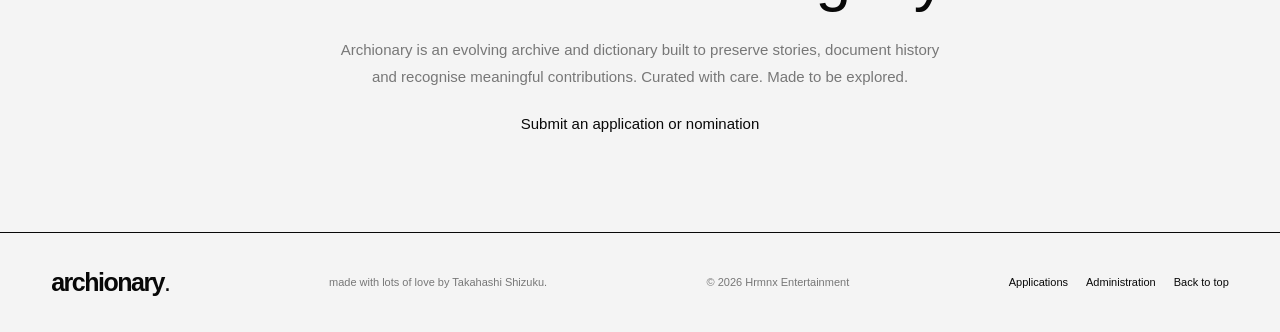
==== commit 6dbc915d: "Add Shimei Awards navigation link" ====
--- a/index.html
+++ b/index.html
@@ -1 +1 @@
-<!doctype html><html lang="en"><head><meta charset="utf-8"><meta name="viewport" content="width=device-width,initial-scale=1"><meta name="description" content="Archionary - stories worth remembering. A monochrome, interactive archive and dictionary."><title>archionary - stories worth remembering</title><link rel="icon" href="assets/favicon.svg" type="image/svg+xml"><link rel="stylesheet" href="assets/css/site.css"></head><body><div class="topline"><span>Stories worth remembering.</span><span class="topline-right">An archive of the remarkable - est. 2026</span></div><header class="site-header"><a class="brand" href="/" aria-label="Archionary home">archionary<span class="dot">.</span></a><button class="menu-toggle" aria-label="Toggle navigation" aria-expanded="false">Menu</button><nav class="main-nav" aria-label="Main navigation"><a href="#archive">Archive</a><a href="#dictionary">Dictionary</a><a href="#honours">Honours</a><a href="#about">About</a></nav><div class="header-actions"><button class="search-open" aria-label="Search Archionary"></button><a class="apply-link" href="apply.html">Apply / nominate</a></div></header><main><section class="hero"><div class="hero-top"><p class="eyebrow">Selected archive / interactive exploration</p><div class="mode-controls" aria-label="Explore display modes"><button class="active" data-mode="flat">Flat</button><button data-mode="tilt">Tilt</button><button data-mode="ring">Ring</button><button data-mode="gallery">Gallery</button></div></div><h1 class="hero-title">Explore the archive.<br><em>Follow what interests you.</em></h1><div class="orbit-stage mode-flat" id="orbit-stage"><div class="orbit-center"><strong>archionary.</strong>Stories, people, moments and ideas.</div><button class="orbit-item" data-link="#archive" style="left:50%;top:7%;--angle:-8deg"><span class="item-index">01 / COLLECTION</span><strong>Selected works</strong><small>Discover preserved stories</small></button><button class="orbit-item" data-link="#dictionary" style="left:76%;top:20%;--angle:8deg"><span class="item-index">02 / KNOWLEDGE</span><strong>People & names</strong><small>Follow connections</small></button><button class="orbit-item" data-link="#honours" style="left:88%;top:50%;--angle:10deg"><span class="item-index">03 / RECOGNITION</span><strong>Honours</strong><small>Stories worth noting</small></button><button class="orbit-item" data-link="#archive" style="left:74%;top:78%;--angle:-4deg"><span class="item-index">04 / HISTORY</span><strong>Moments</strong><small>Timeline & milestones</small></button><button class="orbit-item" data-link="#dictionary" style="left:50%;top:91%;--angle:5deg"><span class="item-index">05 / REFERENCE</span><strong>Terms & systems</strong><small>Understand the universe</small></button><button class="orbit-item" data-link="#archive" style="left:25%;top:78%;--angle:6deg"><span class="item-index">06 / STORIES</span><strong>KiKi & news</strong><small>Posts preserved</small></button><button class="orbit-item" data-link="#archive" style="left:12%;top:50%;--angle:-8deg"><span class="item-index">07 / MUSIC</span><strong>Releases & projects</strong><small>Catalogued creations</small></button><button class="orbit-item" data-link="#about" style="left:25%;top:20%;--angle:3deg"><span class="item-index">08 / DISCOVERY</span><strong>Unexpected things</strong><small>Take a detour</small></button></div><div class="hero-bottom"><span>SCROLL TO EXPLORE</span><span>01 - 08</span></div></section><section class="discover" id="discover"><div class="section-heading"><p class="eyebrow">Choose your rabbit hole</p><h2>Where would you<br>like to begin?</h2><p class="section-intro">Every entry is a doorway. Follow connections and see where you end up.</p></div><div class="discovery-grid"><a class="discovery-card card-archive" href="archive.html"><span class="card-number">01</span><h3>The Archive</h3><p>News, KiKi, music, stories and moments preserved in time.</p><span class="card-arrow">↗</span></a><a class="discovery-card card-dictionary" href="dictionary.html"><span class="card-number">02</span><h3>The Dictionary</h3><p>People, terms, systems, histories and things worth knowing.</p><span class="card-arrow">↗</span></a><a class="discovery-card card-honours" href="honours.html"><span class="card-number">03</span><h3>The Honours</h3><p>A curated collection of people and creations recognised for their significance.</p><span class="card-arrow">↗</span></a></div></section><section class="featured" id="archive"><div class="feature-title"><p class="eyebrow">From the archive</p><h2>Curated, collected,<br>kept forever.</h2><p>Explore the archive or let chance choose for you.</p><div class="feature-buttons"><a href="archive.html" class="button-dark">Explore archive</a><button class="button-outline" id="surprise">Surprise me</button></div></div><div class="feature-note"><div class="note-mark">a.</div><p>Not everything needs to be famous to be worth remembering. Sometimes the smallest details become the most important pieces of history.</p><span>ARCHIONARY NOTE NO. 001</span></div></section><section class="dictionary-preview" id="dictionary"><div class="dictionary-copy"><p class="eyebrow">The living encyclopedia</p><h2>Know the names.<br>Know the stories.</h2><p>Find the people behind the work, the meaning behind the words, and the connections that make everything make sense.</p><a href="dictionary.html" class="text-link">Browse the dictionary</a></div><div class="dictionary-tiles"><a href="dictionary.html#people"><span>01</span><strong>People</strong><small>Artists - Creators - Contributors</small><b>↗</b></a><a href="dictionary.html#terms"><span>02</span><strong>Terms & systems</strong><small>Names - Ideas - Services</small><b>↗</b></a><a href="dictionary.html#history"><span>03</span><strong>History</strong><small>Milestones - Timeline</small><b>↗</b></a></div></section><section class="honours-preview" id="honours"><div class="honours-inner"><p class="eyebrow">A rare kind of recognition</p><h2>Some stories are<br>worthy of honour.</h2><p>Honours are thoughtfully selected and preserved as a permanent part of Archionary. A recognition is not simply a feature - it is a place in the record.</p><a class="button-light" href="honours.html">Explore the honours</a></div><div class="honour-stamp"><div><strong>a.</strong>ARCHIONARY<br>HONOURS</div></div></section><section class="about-section" id="about"><p class="eyebrow">About Archionary</p><h2>Archive everything.<br>Remember meaningfully.</h2><p>Archionary is an evolving archive and dictionary built to preserve stories, document history and recognise meaningful contributions. Curated with care. Made to be explored.</p><a href="apply.html" class="text-link">Submit an application or nomination</a></section></main><footer class="site-footer"><a class="footer-brand" href="/">archionary<span class="dot">.</span></a><p>made with lots of love by Takahashi Shizuku.</p><p>© 2026 Hrmnx Entertainment</p><div class="footer-links"><a href="apply.html">Applications</a><a href="admin.html">Administration</a><a href="#top">Back to top</a></div></footer><div class="search-overlay" hidden><div class="search-panel"><button class="search-close" aria-label="Close search">×</button><p class="eyebrow">Search the universe</p><label for="site-search">What are you looking for?</label><input id="site-search" type="search" placeholder="A person, song, story, term…"><p class="search-hint">Search will connect across the archive and dictionary as they are built.</p></div></div><script src="assets/js/site.js"></script></body></html>+<!doctype html><html lang="en"><head><meta charset="utf-8"><meta name="viewport" content="width=device-width,initial-scale=1"><meta name="description" content="Archionary - stories worth remembering. A monochrome, interactive archive and dictionary."><title>archionary - stories worth remembering</title><link rel="icon" href="assets/favicon.svg" type="image/svg+xml"><link rel="stylesheet" href="assets/css/site.css"></head><body><div class="topline"><span>Stories worth remembering.</span><span class="topline-right">An archive of the remarkable - est. 2026</span></div><header class="site-header"><a class="brand" href="/" aria-label="Archionary home">archionary<span class="dot">.</span></a><button class="menu-toggle" aria-label="Toggle navigation" aria-expanded="false">Menu</button><nav class="main-nav" aria-label="Main navigation"><a href="#archive">Archive</a><a href="#dictionary">Dictionary</a><a href="#honours">Honours</a><a href="shimei-awards/">Shimei Awards</a><a href="#about">About</a></nav><div class="header-actions"><button class="search-open" aria-label="Search Archionary"></button><a class="apply-link" href="apply.html">Apply / nominate</a></div></header><main><section class="hero"><div class="hero-top"><p class="eyebrow">Selected archive / interactive exploration</p><div class="mode-controls" aria-label="Explore display modes"><button class="active" data-mode="flat">Flat</button><button data-mode="tilt">Tilt</button><button data-mode="ring">Ring</button><button data-mode="gallery">Gallery</button></div></div><h1 class="hero-title">Explore the archive.<br><em>Follow what interests you.</em></h1><div class="orbit-stage mode-flat" id="orbit-stage"><div class="orbit-center"><strong>archionary.</strong>Stories, people, moments and ideas.</div><button class="orbit-item" data-link="#archive" style="left:50%;top:7%;--angle:-8deg"><span class="item-index">01 / COLLECTION</span><strong>Selected works</strong><small>Discover preserved stories</small></button><button class="orbit-item" data-link="#dictionary" style="left:76%;top:20%;--angle:8deg"><span class="item-index">02 / KNOWLEDGE</span><strong>People & names</strong><small>Follow connections</small></button><button class="orbit-item" data-link="#honours" style="left:88%;top:50%;--angle:10deg"><span class="item-index">03 / RECOGNITION</span><strong>Honours</strong><small>Stories worth noting</small></button><button class="orbit-item" data-link="#archive" style="left:74%;top:78%;--angle:-4deg"><span class="item-index">04 / HISTORY</span><strong>Moments</strong><small>Timeline & milestones</small></button><button class="orbit-item" data-link="#dictionary" style="left:50%;top:91%;--angle:5deg"><span class="item-index">05 / REFERENCE</span><strong>Terms & systems</strong><small>Understand the universe</small></button><button class="orbit-item" data-link="#archive" style="left:25%;top:78%;--angle:6deg"><span class="item-index">06 / STORIES</span><strong>KiKi & news</strong><small>Posts preserved</small></button><button class="orbit-item" data-link="#archive" style="left:12%;top:50%;--angle:-8deg"><span class="item-index">07 / MUSIC</span><strong>Releases & projects</strong><small>Catalogued creations</small></button><button class="orbit-item" data-link="#about" style="left:25%;top:20%;--angle:3deg"><span class="item-index">08 / DISCOVERY</span><strong>Unexpected things</strong><small>Take a detour</small></button></div><div class="hero-bottom"><span>SCROLL TO EXPLORE</span><span>01 - 08</span></div></section><section class="discover" id="discover"><div class="section-heading"><p class="eyebrow">Choose your rabbit hole</p><h2>Where would you<br>like to begin?</h2><p class="section-intro">Every entry is a doorway. Follow connections and see where you end up.</p></div><div class="discovery-grid"><a class="discovery-card card-archive" href="archive.html"><span class="card-number">01</span><h3>The Archive</h3><p>News, KiKi, music, stories and moments preserved in time.</p><span class="card-arrow">↗</span></a><a class="discovery-card card-dictionary" href="dictionary.html"><span class="card-number">02</span><h3>The Dictionary</h3><p>People, terms, systems, histories and things worth knowing.</p><span class="card-arrow">↗</span></a><a class="discovery-card card-honours" href="honours.html"><span class="card-number">03</span><h3>The Honours</h3><p>A curated collection of people and creations recognised for their significance.</p><span class="card-arrow">↗</span></a></div></section><section class="featured" id="archive"><div class="feature-title"><p class="eyebrow">From the archive</p><h2>Curated, collected,<br>kept forever.</h2><p>Explore the archive or let chance choose for you.</p><div class="feature-buttons"><a href="archive.html" class="button-dark">Explore archive</a><button class="button-outline" id="surprise">Surprise me</button></div></div><div class="feature-note"><div class="note-mark">a.</div><p>Not everything needs to be famous to be worth remembering. Sometimes the smallest details become the most important pieces of history.</p><span>ARCHIONARY NOTE NO. 001</span></div></section><section class="dictionary-preview" id="dictionary"><div class="dictionary-copy"><p class="eyebrow">The living encyclopedia</p><h2>Know the names.<br>Know the stories.</h2><p>Find the people behind the work, the meaning behind the words, and the connections that make everything make sense.</p><a href="dictionary.html" class="text-link">Browse the dictionary</a></div><div class="dictionary-tiles"><a href="dictionary.html#people"><span>01</span><strong>People</strong><small>Artists - Creators - Contributors</small><b>↗</b></a><a href="dictionary.html#terms"><span>02</span><strong>Terms & systems</strong><small>Names - Ideas - Services</small><b>↗</b></a><a href="dictionary.html#history"><span>03</span><strong>History</strong><small>Milestones - Timeline</small><b>↗</b></a></div></section><section class="honours-preview" id="honours"><div class="honours-inner"><p class="eyebrow">A rare kind of recognition</p><h2>Some stories are<br>worthy of honour.</h2><p>Honours are thoughtfully selected and preserved as a permanent part of Archionary. A recognition is not simply a feature - it is a place in the record.</p><a class="button-light" href="honours.html">Explore the honours</a></div><div class="honour-stamp"><div><strong>a.</strong>ARCHIONARY<br>HONOURS</div></div></section><section class="about-section" id="about"><p class="eyebrow">About Archionary</p><h2>Archive everything.<br>Remember meaningfully.</h2><p>Archionary is an evolving archive and dictionary built to preserve stories, document history and recognise meaningful contributions. Curated with care. Made to be explored.</p><a href="apply.html" class="text-link">Submit an application or nomination</a></section></main><footer class="site-footer"><a class="footer-brand" href="/">archionary<span class="dot">.</span></a><p>made with lots of love by Takahashi Shizuku.</p><p>© 2026 Hrmnx Entertainment</p><div class="footer-links"><a href="apply.html">Applications</a><a href="admin.html">Administration</a><a href="#top">Back to top</a></div></footer><div class="search-overlay" hidden><div class="search-panel"><button class="search-close" aria-label="Close search">×</button><p class="eyebrow">Search the universe</p><label for="site-search">What are you looking for?</label><input id="site-search" type="search" placeholder="A person, song, story, term…"><p class="search-hint">Search will connect across the archive and dictionary as they are built.</p></div></div><script src="assets/js/site.js"></script></body></html>
--- a/assets/css/site.css
+++ b/assets/css/site.css
@@ -1 +1 @@
-:root{--ink:#292321;--paper:#f8f5f0;--warm:#eee8e0;--wine:#79384b;--rose:#d9b9bd;--muted:#7a716d;--line:#d9d1c8;--serif:Georgia,"Times New Roman",serif}*{box-sizing:border-box}html{scroll-behavior:smooth}body{margin:0;background:var(--paper);color:var(--ink);font-family:var(--serif);font-size:16px}a{color:inherit;text-decoration:none}button,input{font:inherit}.topline{padding:10px 5.5%;display:flex;justify-content:space-between;border-bottom:1px solid var(--line);font-size:12px;color:var(--muted);letter-spacing:.04em}.site-header{height:88px;padding:0 5.5%;display:flex;align-items:center;justify-content:space-between;border-bottom:1px solid var(--line);gap:25px}.brand img{width:min(240px,30vw);height:auto;display:block}.main-nav,.header-actions{display:flex;align-items:center;gap:28px}.main-nav a{font-size:15px}.main-nav a:hover,.footer-links a:hover{color:var(--wine)}.header-actions{gap:20px}.search-open,.menu-toggle{border:0;background:none;padding:8px;cursor:pointer}.search-open img,.menu-toggle img{width:22px;height:22px}.apply-link{font-size:13px;border-bottom:1px solid var(--wine);padding-bottom:5px}.menu-toggle{display:none}.hero{padding:74px 5.5% 22px;min-height:610px;position:relative;display:grid;grid-template-columns:1.05fr .95fr;align-items:center;overflow:hidden}.hero-copy{padding:20px 0 80px;z-index:1}.eyebrow{text-transform:uppercase;letter-spacing:.15em;font-size:11px;color:var(--wine);margin:0 0 22px}.hero h1{font-size:clamp(56px,7.8vw,112px);font-weight:400;line-height:.95;letter-spacing:-.055em;margin:0 0 28px}.hero h1 em,h2 em{font-weight:400;color:var(--wine)}.hero-description{max-width:400px;line-height:1.7;color:#665d58}.text-link{display:inline-block;margin-top:26px;padding-bottom:8px;border-bottom:1px solid var(--wine);font-size:14px}.text-link span{margin-left:18px}.hero-art{position:relative;min-height:420px;display:grid;place-items:center}.hero-emblem{width:min(65%,400px);z-index:2}.art-ring{position:absolute;border:1px solid #d9c8c0;border-radius:50%;aspect-ratio:1}.ring-one{width:82%}.ring-two{width:60%;border-style:dashed}.art-caption{position:absolute;right:2%;bottom:12%;font-size:10px;letter-spacing:.15em;line-height:1.8;color:var(--muted)}.art-star{position:absolute;top:8%;right:17%;font-size:28px;color:var(--wine)}.hero-bottom{grid-column:1/-1;display:flex;justify-content:space-between;border-top:1px solid var(--line);padding-top:15px;font-size:11px;letter-spacing:.08em;color:var(--muted)}.discovery{padding:105px 5.5% 100px;background:#eee8e1}.section-heading{display:grid;grid-template-columns:1fr 1fr;align-items:end;margin-bottom:44px}.section-heading .eyebrow{grid-column:1/-1}.section-heading h2,.feature-title h2,.dictionary-copy h2,.honours-inner h2,.about-section h2{font-size:clamp(42px,5vw,70px);font-weight:400;line-height:1.03;letter-spacing:-.045em;margin:0}.section-intro{max-width:350px;line-height:1.65;color:var(--muted);justify-self:end}.discovery-grid{display:grid;grid-template-columns:repeat(3,1fr);gap:15px}.discovery-card{padding:26px 28px 35px;min-height:285px;position:relative;border:1px solid #d8cec5;transition:transform .25s,background .25s;display:flex;flex-direction:column}.discovery-card:hover{transform:translateY(-5px);background:#faf7f2}.discovery-card>img{width:34px;height:34px;margin:28px 0 22px}.card-number{font-size:11px;color:var(--muted)}.discovery-card h3{font-size:30px;font-weight:400;margin:0 0 12px}.discovery-card p{max-width:270px;line-height:1.55;color:var(--muted);font-size:14px;margin:0}.card-arrow{position:absolute;right:25px;bottom:25px;font-size:20px;color:var(--wine)}.featured{padding:105px 5.5%;display:grid;grid-template-columns:1fr 1fr;gap:10%;align-items:center}.feature-title>p:not(.eyebrow){color:var(--muted);line-height:1.6}.feature-buttons{display:flex;gap:12px;margin-top:30px;flex-wrap:wrap}.button-dark,.button-outline,.button-light{padding:14px 19px;font-size:13px;display:inline-block;border:1px solid var(--ink)}.button-dark{background:var(--ink);color:var(--paper)}.button-outline{background:transparent;cursor:pointer}.feature-note{padding:50px 12%;background:#e8dcd7;position:relative;transform:rotate(1.3deg)}.note-mark{font-size:62px;font-style:italic;color:var(--wine)}.feature-note p{font-size:24px;line-height:1.5}.feature-note span{font-size:10px;letter-spacing:.12em;color:var(--muted)}.dictionary-preview{padding:95px 5.5%;background:#e6e4dc;display:grid;grid-template-columns:.9fr 1.1fr;gap:10%;align-items:center}.dictionary-copy>p:not(.eyebrow){line-height:1.7;color:var(--muted);max-width:430px}.dictionary-tiles{display:flex;flex-direction:column;border-top:1px solid #c9c6bd}.dictionary-tiles a{padding:23px 0;border-bottom:1px solid #c9c6bd;display:grid;grid-template-columns:45px 1fr 1fr 20px;align-items:center;gap:10px}.dictionary-tiles span,.dictionary-tiles small{color:var(--muted);font-size:11px}.dictionary-tiles strong{font-size:20px;font-weight:400}.dictionary-tiles b{font-weight:400;color:var(--wine)}.honours-preview{background:var(--wine);color:#f9f3ed;padding:90px 8%;display:flex;justify-content:space-between;align-items:center;gap:40px}.honours-inner{max-width:620px}.honours-inner .eyebrow{color:#e7c9ca}.honours-inner h2 em{color:#e7c9ca}.honours-inner>p:not(.eyebrow){max-width:500px;line-height:1.7;color:#ead9d7}.button-light{border-color:#ead9d7;margin-top:22px}.honour-stamp{width:230px;flex-shrink:0;aspect-ratio:1;border:1px solid #d9b9bd;border-radius:50%;display:grid;place-items:center;position:relative}.honour-stamp img{width:65%;filter:brightness(0) invert(1);opacity:.9}.honour-stamp span{position:absolute;bottom:22px;text-align:center;font-size:9px;letter-spacing:.15em}.about-section{text-align:center;padding:100px 6%;max-width:950px;margin:auto}.about-section>p:not(.eyebrow){max-width:600px;margin:25px auto;line-height:1.8;color:var(--muted)}.site-footer{border-top:1px solid var(--line);padding:40px 5.5%;display:flex;align-items:center;justify-content:space-between;gap:20px;flex-wrap:wrap}.footer-brand{font-size:27px;font-style:italic;color:var(--wine)}.site-footer p{font-size:12px;color:var(--muted);margin:0}.footer-links{display:flex;gap:20px;font-size:12px}.search-overlay{position:fixed;inset:0;background:#292321d9;z-index:10;display:grid;place-items:center;padding:20px}.search-overlay[hidden]{display:none}.search-panel{background:var(--paper);width:min(600px,100%);padding:45px;position:relative}.search-close{position:absolute;right:20px;top:20px;background:none;border:0;cursor:pointer}.search-close img{width:20px}.search-panel label{font-size:28px;display:block;margin-bottom:15px}.search-panel input{width:100%;padding:14px 0;border:0;border-bottom:1px solid var(--ink);background:transparent;font-size:18px;outline:none}.search-hint{font-size:12px;color:var(--muted)}@media(max-width:850px){.main-nav{gap:15px}.hero{grid-template-columns:1fr .8fr}.hero-art{min-height:300px}.discovery-grid{grid-template-columns:1fr}.discovery-card{min-height:230px}.featured,.dictionary-preview{grid-template-columns:1fr;gap:45px}.honours-preview{padding:70px 6%}.honour-stamp{width:170px}}@media(max-width:620px){.topline-right{display:none}.site-header{height:70px}.brand img{width:185px}.menu-toggle{display:block;margin-left:auto}.main-nav{display:none;position:absolute;top:110px;left:0;right:0;z-index:5;background:var(--paper);padding:22px 6%;border-bottom:1px solid var(--line);flex-direction:column;align-items:flex-start}.main-nav.open{display:flex}.header-actions{gap:8px}.apply-link{font-size:11px}.hero{padding-top:50px;grid-template-columns:1fr;min-height:auto}.hero-copy{padding-bottom:10px}.hero h1{font-size:68px}.hero-art{min-height:280px}.hero-bottom{margin-top:15px}.section-heading{grid-template-columns:1fr}.section-intro{justify-self:start}.discovery,.featured,.dictionary-preview{padding:65px 6%}.discovery-card{padding:22px}.honours-preview{flex-direction:column;align-items:flex-start}.honour-stamp{align-self:center}.site-footer{flex-direction:column;align-items:flex-start}.footer-links{flex-wrap:wrap}.search-panel{padding:32px 22px}.search-panel label{font-size:23px}}
+:root{--ink:#080808;--paper:#f4f4f4;--line:#c9c9c9;--mid:#777;--serif:Helvetica,Arial,sans-serif}*{box-sizing:border-box}html{scroll-behavior:smooth}body{margin:0;background:var(--paper);color:var(--ink);font-family:Helvetica,Arial,sans-serif;font-size:15px}a{color:inherit;text-decoration:none}button,input{font:inherit}.topline{padding:10px 4%;display:flex;justify-content:space-between;border-bottom:1px solid var(--line);font-size:11px;letter-spacing:.04em;color:var(--mid)}.site-header{height:76px;padding:0 4%;display:flex;align-items:center;justify-content:space-between;border-bottom:1px solid var(--line);gap:24px}.brand,.footer-brand{font-size:32px;font-weight:700;letter-spacing:-.06em}.brand .dot,.footer-brand .dot{font-weight:400}.main-nav,.header-actions{display:flex;align-items:center;gap:28px}.main-nav a{font-size:13px}.main-nav a:hover,.footer-links a:hover{text-decoration:underline;text-underline-offset:4px}.header-actions{gap:18px}.search-open,.menu-toggle{border:0;background:none;padding:7px;cursor:pointer;font-size:14px}.search-open:after{content:"⌕";font-size:22px}.apply-link{font-size:12px;border-bottom:1px solid var(--ink);padding-bottom:4px}.menu-toggle{display:none}.hero{padding:24px 4% 20px;min-height:min(780px,calc(100vh - 100px));position:relative;display:flex;flex-direction:column;overflow:hidden}.hero-top{display:flex;align-items:center;justify-content:space-between;gap:18px}.eyebrow{text-transform:uppercase;letter-spacing:.1em;font-size:11px;color:var(--mid);margin:0}.mode-controls{display:flex;gap:8px}.mode-controls button{border:1px solid var(--ink);border-radius:999px;background:transparent;padding:8px 20px;font-size:12px;cursor:pointer;min-width:70px}.mode-controls button.active,.mode-controls button:hover{background:var(--ink);color:var(--paper)}.hero-title{font-size:clamp(32px,4vw,58px);font-weight:400;letter-spacing:-.045em;line-height:1.05;margin:24px 0 0}.hero-title em{font-style:normal;text-decoration:underline;text-decoration-thickness:1px;text-underline-offset:7px}.orbit-stage{position:relative;flex:1;min-height:430px;margin:20px 0 35px;display:grid;place-items:center;--orbit: min(37vw,390px)}.orbit-stage:before,.orbit-stage:after{content:"";position:absolute;border:1px solid #d4d4d4;border-radius:50%;width:var(--orbit);height:var(--orbit);pointer-events:none}.orbit-stage:after{width:calc(var(--orbit)*1.45);height:calc(var(--orbit)*1.45);border-style:dashed;opacity:.65}.orbit-center{position:absolute;z-index:0;width:140px;text-align:center;line-height:1.4;font-size:12px;color:var(--mid);letter-spacing:.06em}.orbit-center strong{display:block;color:var(--ink);font-size:26px;letter-spacing:-.05em;font-weight:500}.orbit-item{position:absolute;width:clamp(115px,14vw,165px);min-height:82px;padding:15px 13px;border:1px solid var(--ink);background:var(--paper);display:flex;flex-direction:column;justify-content:space-between;gap:10px;cursor:pointer;transition:transform .45s ease,background .25s,color .25s,box-shadow .25s;z-index:1;text-align:left}.orbit-item:hover,.orbit-item.selected{background:var(--ink);color:var(--paper);box-shadow:0 0 0 1px var(--ink)}.orbit-item .item-index{font-size:10px;opacity:.65}.orbit-item strong{font-weight:400;font-size:14px;line-height:1.2}.orbit-item small{font-size:10px;opacity:.7}.orbit-stage.mode-tilt .orbit-item{transform:translate(-50%,-50%) rotate(var(--angle)) translateY(-7px)}.orbit-stage.mode-ring .orbit-item{border-radius:999px;text-align:center;min-height:75px}.orbit-stage.mode-gallery{display:flex;justify-content:center;align-items:center;gap:12px;flex-wrap:wrap}.orbit-stage.mode-gallery:before,.orbit-stage.mode-gallery:after,.orbit-stage.mode-gallery .orbit-center{display:none}.orbit-stage.mode-gallery .orbit-item{position:relative;left:auto!important;top:auto!important;transform:none!important}.orbit-stage.mode-flat .orbit-item{transform:translate(-50%,-50%)}.orbit-item.detail-open{width:clamp(160px,19vw,220px);min-height:115px}.hero-bottom{display:flex;justify-content:space-between;border-top:1px solid var(--line);padding-top:12px;font-size:11px;letter-spacing:.08em;color:var(--mid)}.discover{padding:100px 4%;border-top:1px solid var(--line)}.section-heading{display:grid;grid-template-columns:1fr 1fr;align-items:end;margin-bottom:40px}.section-heading .eyebrow{grid-column:1/-1;margin-bottom:20px}.section-heading h2,.feature-title h2,.dictionary-copy h2,.honours-inner h2,.about-section h2{font-size:clamp(40px,5vw,72px);font-weight:400;line-height:1.02;letter-spacing:-.06em;margin:0}.section-intro{max-width:350px;line-height:1.6;color:var(--mid);justify-self:end}.discovery-grid{display:grid;grid-template-columns:repeat(3,1fr);gap:12px}.discovery-card{padding:24px;min-height:250px;position:relative;border:1px solid var(--ink);transition:background .2s,color .2s;display:flex;flex-direction:column}.discovery-card:hover{background:var(--ink);color:var(--paper)}.card-number{font-size:11px;color:inherit;opacity:.65}.discovery-card h3{font-size:30px;font-weight:400;letter-spacing:-.04em;margin:auto 0 10px}.discovery-card p{max-width:270px;line-height:1.5;color:inherit;opacity:.7;font-size:13px;margin:0}.card-arrow{position:absolute;right:22px;top:22px;font-size:20px}.featured{padding:95px 4%;display:grid;grid-template-columns:1fr 1fr;gap:10%;align-items:center;border-top:1px solid var(--line)}.feature-title>p:not(.eyebrow){color:var(--mid);line-height:1.6}.feature-buttons{display:flex;gap:10px;margin-top:26px;flex-wrap:wrap}.button-dark,.button-outline,.button-light{padding:13px 17px;font-size:12px;display:inline-block;border:1px solid var(--ink)}.button-dark{background:var(--ink);color:var(--paper)}.button-outline{background:transparent;cursor:pointer}.feature-note{padding:36px;border:1px solid var(--ink);position:relative}.note-mark{font-size:50px;font-weight:600}.feature-note p{font-size:22px;line-height:1.45}.feature-note span{font-size:10px;letter-spacing:.1em;color:var(--mid)}.dictionary-preview{padding:95px 4%;border-top:1px solid var(--line);display:grid;grid-template-columns:.9fr 1.1fr;gap:9%;align-items:center}.dictionary-copy>p:not(.eyebrow){line-height:1.7;color:var(--mid);max-width:420px}.dictionary-tiles{display:flex;flex-direction:column;border-top:1px solid var(--ink)}.dictionary-tiles a{padding:21px 0;border-bottom:1px solid var(--ink);display:grid;grid-template-columns:40px 1fr 1fr 20px;align-items:center;gap:10px}.dictionary-tiles span,.dictionary-tiles small{color:var(--mid);font-size:11px}.dictionary-tiles strong{font-size:19px;font-weight:400}.dictionary-tiles b{font-weight:400}.honours-preview{border-top:1px solid var(--ink);border-bottom:1px solid var(--ink);padding:85px 7%;display:flex;justify-content:space-between;align-items:center;gap:40px}.honours-inner{max-width:620px}.honours-inner h2{margin:20px 0}.honours-inner>p:not(.eyebrow){max-width:500px;line-height:1.7;color:var(--mid)}.button-light{margin-top:20px}.honour-stamp{width:190px;flex-shrink:0;aspect-ratio:1;border:1px solid var(--ink);border-radius:50%;display:grid;place-items:center;text-align:center;font-size:12px;letter-spacing:.12em;line-height:1.5}.honour-stamp strong{font-size:34px;letter-spacing:-.06em;display:block}.about-section{text-align:center;padding:100px 6%;max-width:950px;margin:auto}.about-section>p:not(.eyebrow){max-width:600px;margin:25px auto;line-height:1.8;color:var(--mid)}.site-footer{border-top:1px solid var(--ink);padding:35px 4%;display:flex;align-items:center;justify-content:space-between;gap:20px;flex-wrap:wrap}.footer-brand{font-size:25px}.site-footer p{font-size:11px;color:var(--mid);margin:0}.footer-links{display:flex;gap:18px;font-size:11px}.search-overlay{position:fixed;inset:0;background:#000d;z-index:10;display:grid;place-items:center;padding:20px}.search-overlay[hidden]{display:none}.search-panel{background:var(--paper);width:min(600px,100%);padding:40px;position:relative}.search-close{position:absolute;right:18px;top:18px;background:none;border:0;cursor:pointer;font-size:20px}.search-panel label{font-size:25px;display:block;margin:0 0 14px}.search-panel input{width:100%;padding:13px 0;border:0;border-bottom:1px solid var(--ink);background:transparent;font-size:18px;outline:none}.search-hint{font-size:11px;color:var(--mid)}@media(max-width:850px){.main-nav{gap:14px}.hero{min-height:700px}.orbit-stage{--orbit:min(45vw,340px)}.orbit-item{width:120px}.featured,.dictionary-preview{grid-template-columns:1fr;gap:40px}.discovery-grid{grid-template-columns:1fr}.honours-preview{padding:65px 5%}.honour-stamp{width:150px}}@media(max-width:620px){.site-header{height:68px}.brand{font-size:26px}.menu-toggle{display:block;margin-left:auto}.main-nav{display:none;position:absolute;top:100px;left:0;right:0;z-index:5;background:var(--paper);padding:20px 5%;border-bottom:1px solid var(--ink);flex-direction:column;align-items:flex-start}.main-nav.open{display:flex}.header-actions{gap:6px}.apply-link{font-size:10px}.hero{padding:20px 5%;min-height:720px}.hero-top{align-items:flex-start;flex-direction:column}.mode-controls{width:100%;justify-content:space-between}.mode-controls button{padding:7px 12px;min-width:0}.hero-title{font-size:40px}.orbit-stage{min-height:430px;--orbit:245px}.orbit-stage:after{width:320px;height:320px}.orbit-item{width:100px;min-height:65px;padding:10px}.orbit-item strong{font-size:12px}.orbit-item small{font-size:9px}.orbit-center strong{font-size:20px}.hero-bottom{font-size:9px}.discover,.featured,.dictionary-preview{padding:65px 5%}.section-heading{grid-template-columns:1fr}.section-intro{justify-self:start}.discovery-card{min-height:210px}.honours-preview{flex-direction:column;align-items:flex-start}.honour-stamp{align-self:center}.site-footer{flex-direction:column;align-items:flex-start}.footer-links{flex-wrap:wrap}.search-panel{padding:30px 20px}.search-panel label{font-size:22px}.dictionary-tiles a{grid-template-columns:30px 1fr 20px}.dictionary-tiles small{display:none}}
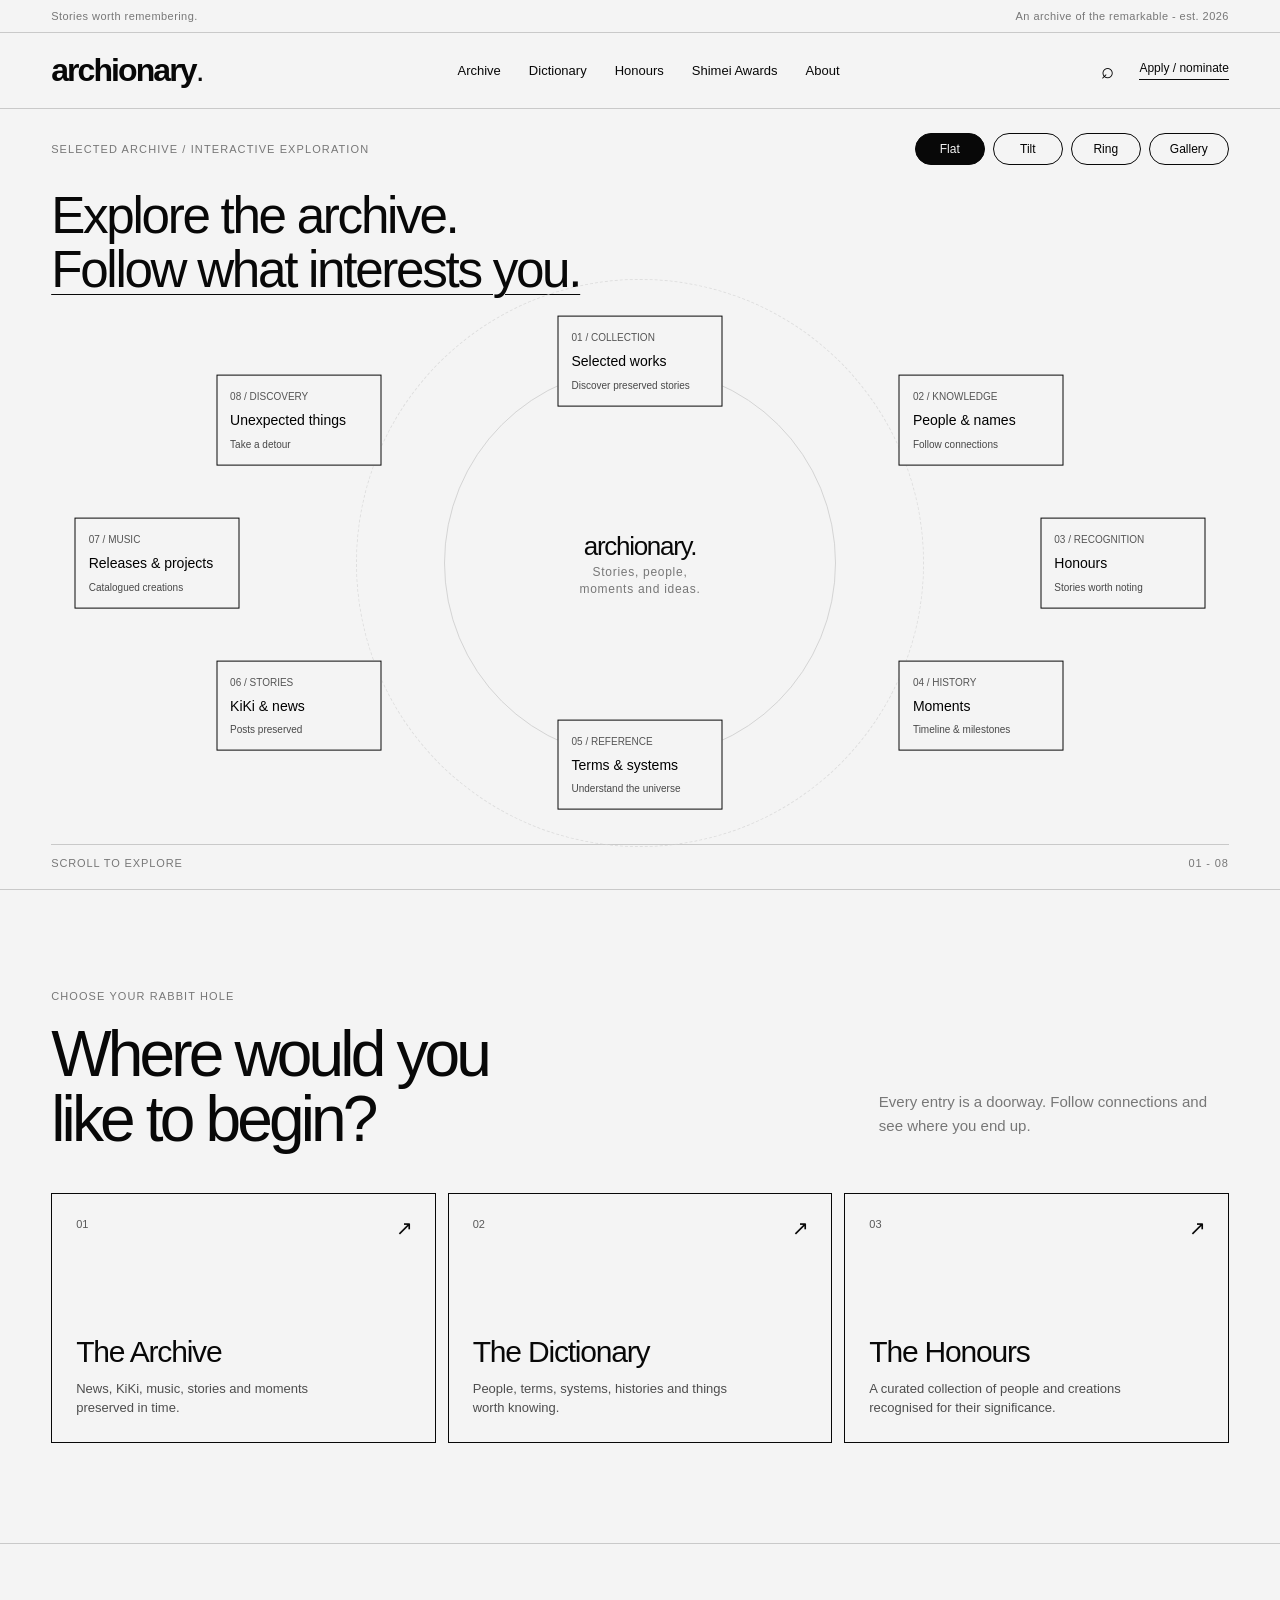
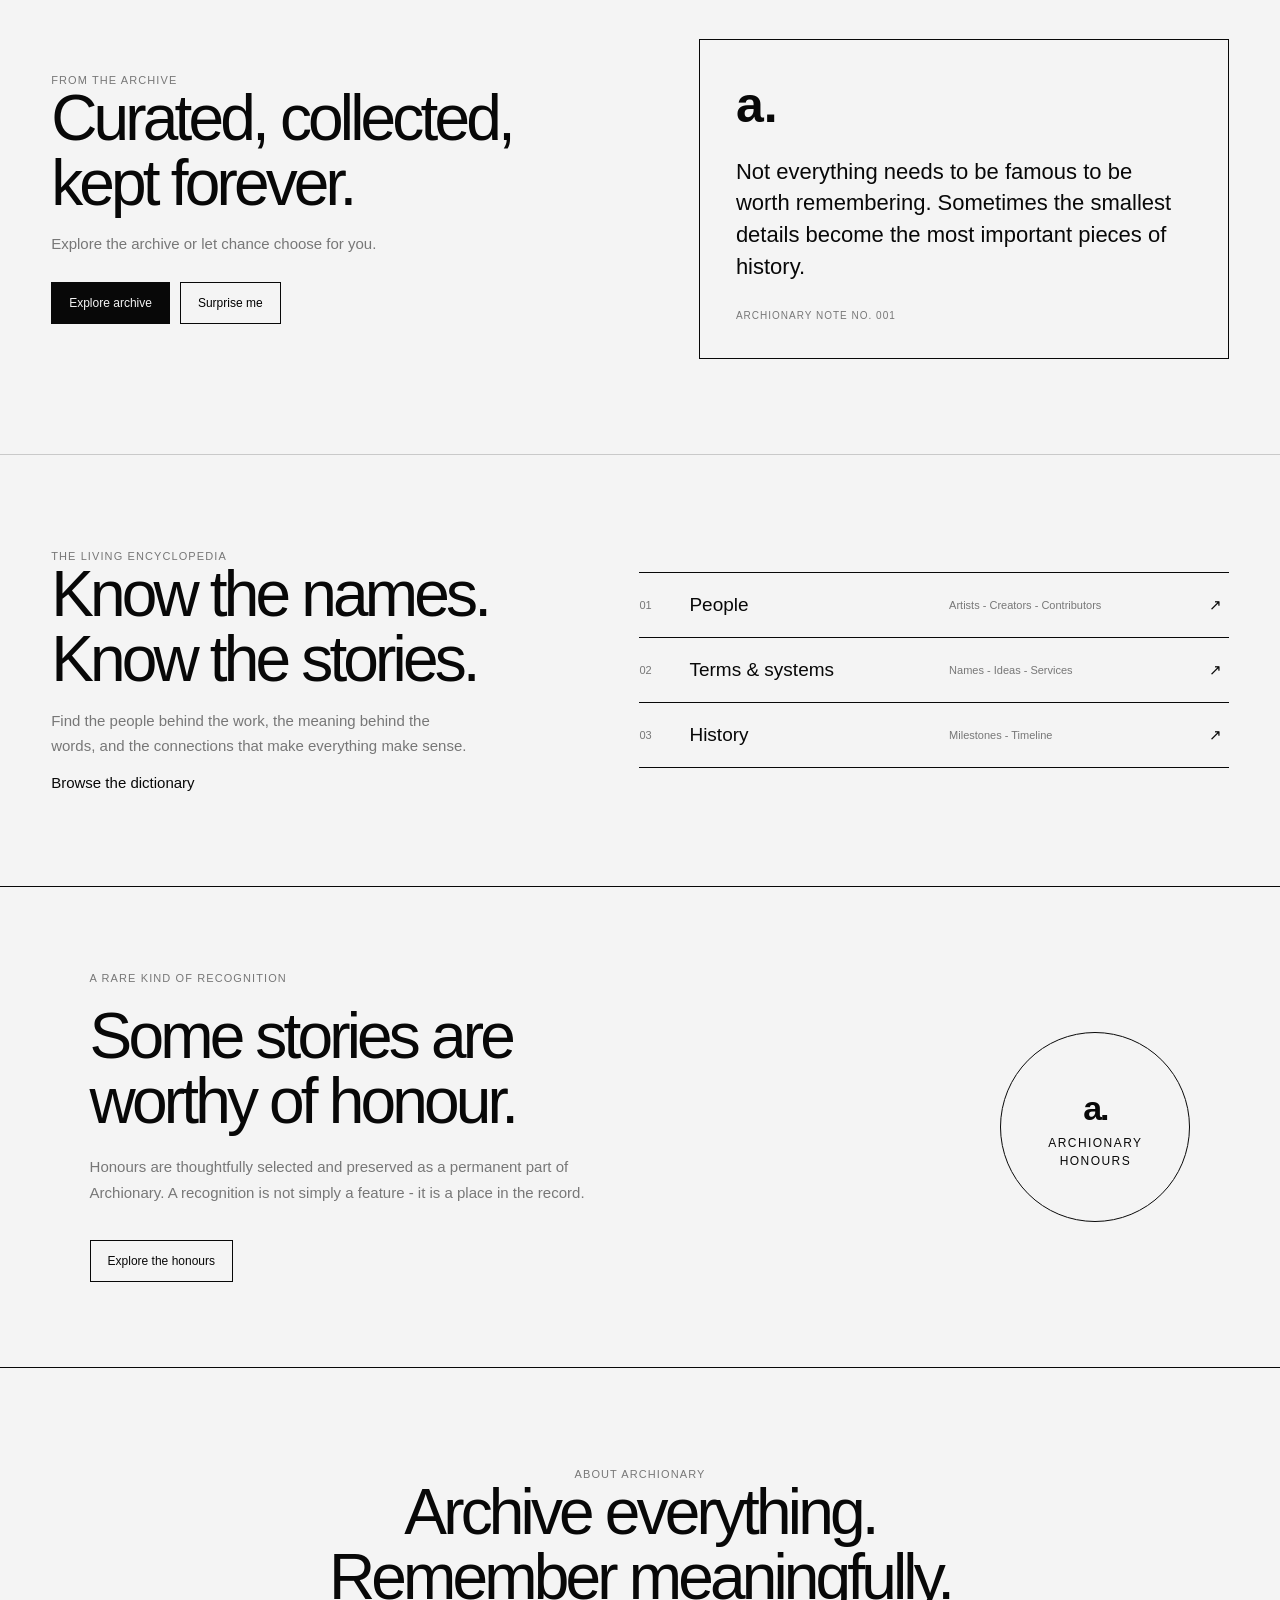
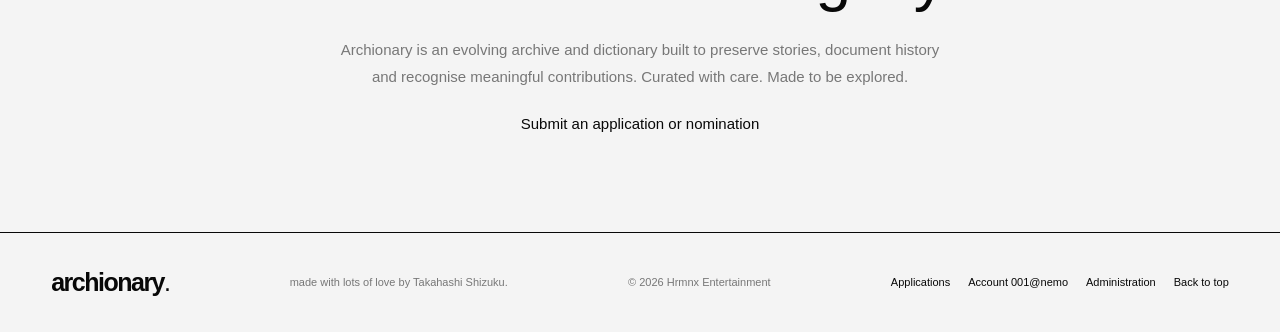
==== commit 062b6d94: "Add Archionary account link to homepage footer" ====
--- a/index.html
+++ b/index.html
@@ -1 +1 @@
-<!doctype html><html lang="en"><head><meta charset="utf-8"><meta name="viewport" content="width=device-width,initial-scale=1"><meta name="description" content="Archionary - stories worth remembering. A monochrome, interactive archive and dictionary."><title>archionary - stories worth remembering</title><link rel="icon" href="assets/favicon.svg" type="image/svg+xml"><link rel="stylesheet" href="assets/css/site.css"></head><body><div class="topline"><span>Stories worth remembering.</span><span class="topline-right">An archive of the remarkable - est. 2026</span></div><header class="site-header"><a class="brand" href="/" aria-label="Archionary home">archionary<span class="dot">.</span></a><button class="menu-toggle" aria-label="Toggle navigation" aria-expanded="false">Menu</button><nav class="main-nav" aria-label="Main navigation"><a href="#archive">Archive</a><a href="#dictionary">Dictionary</a><a href="#honours">Honours</a><a href="shimei-awards/">Shimei Awards</a><a href="#about">About</a></nav><div class="header-actions"><button class="search-open" aria-label="Search Archionary"></button><a class="apply-link" href="apply.html">Apply / nominate</a></div></header><main><section class="hero"><div class="hero-top"><p class="eyebrow">Selected archive / interactive exploration</p><div class="mode-controls" aria-label="Explore display modes"><button class="active" data-mode="flat">Flat</button><button data-mode="tilt">Tilt</button><button data-mode="ring">Ring</button><button data-mode="gallery">Gallery</button></div></div><h1 class="hero-title">Explore the archive.<br><em>Follow what interests you.</em></h1><div class="orbit-stage mode-flat" id="orbit-stage"><div class="orbit-center"><strong>archionary.</strong>Stories, people, moments and ideas.</div><button class="orbit-item" data-link="#archive" style="left:50%;top:7%;--angle:-8deg"><span class="item-index">01 / COLLECTION</span><strong>Selected works</strong><small>Discover preserved stories</small></button><button class="orbit-item" data-link="#dictionary" style="left:76%;top:20%;--angle:8deg"><span class="item-index">02 / KNOWLEDGE</span><strong>People & names</strong><small>Follow connections</small></button><button class="orbit-item" data-link="#honours" style="left:88%;top:50%;--angle:10deg"><span class="item-index">03 / RECOGNITION</span><strong>Honours</strong><small>Stories worth noting</small></button><button class="orbit-item" data-link="#archive" style="left:74%;top:78%;--angle:-4deg"><span class="item-index">04 / HISTORY</span><strong>Moments</strong><small>Timeline & milestones</small></button><button class="orbit-item" data-link="#dictionary" style="left:50%;top:91%;--angle:5deg"><span class="item-index">05 / REFERENCE</span><strong>Terms & systems</strong><small>Understand the universe</small></button><button class="orbit-item" data-link="#archive" style="left:25%;top:78%;--angle:6deg"><span class="item-index">06 / STORIES</span><strong>KiKi & news</strong><small>Posts preserved</small></button><button class="orbit-item" data-link="#archive" style="left:12%;top:50%;--angle:-8deg"><span class="item-index">07 / MUSIC</span><strong>Releases & projects</strong><small>Catalogued creations</small></button><button class="orbit-item" data-link="#about" style="left:25%;top:20%;--angle:3deg"><span class="item-index">08 / DISCOVERY</span><strong>Unexpected things</strong><small>Take a detour</small></button></div><div class="hero-bottom"><span>SCROLL TO EXPLORE</span><span>01 - 08</span></div></section><section class="discover" id="discover"><div class="section-heading"><p class="eyebrow">Choose your rabbit hole</p><h2>Where would you<br>like to begin?</h2><p class="section-intro">Every entry is a doorway. Follow connections and see where you end up.</p></div><div class="discovery-grid"><a class="discovery-card card-archive" href="archive.html"><span class="card-number">01</span><h3>The Archive</h3><p>News, KiKi, music, stories and moments preserved in time.</p><span class="card-arrow">↗</span></a><a class="discovery-card card-dictionary" href="dictionary.html"><span class="card-number">02</span><h3>The Dictionary</h3><p>People, terms, systems, histories and things worth knowing.</p><span class="card-arrow">↗</span></a><a class="discovery-card card-honours" href="honours.html"><span class="card-number">03</span><h3>The Honours</h3><p>A curated collection of people and creations recognised for their significance.</p><span class="card-arrow">↗</span></a></div></section><section class="featured" id="archive"><div class="feature-title"><p class="eyebrow">From the archive</p><h2>Curated, collected,<br>kept forever.</h2><p>Explore the archive or let chance choose for you.</p><div class="feature-buttons"><a href="archive.html" class="button-dark">Explore archive</a><button class="button-outline" id="surprise">Surprise me</button></div></div><div class="feature-note"><div class="note-mark">a.</div><p>Not everything needs to be famous to be worth remembering. Sometimes the smallest details become the most important pieces of history.</p><span>ARCHIONARY NOTE NO. 001</span></div></section><section class="dictionary-preview" id="dictionary"><div class="dictionary-copy"><p class="eyebrow">The living encyclopedia</p><h2>Know the names.<br>Know the stories.</h2><p>Find the people behind the work, the meaning behind the words, and the connections that make everything make sense.</p><a href="dictionary.html" class="text-link">Browse the dictionary</a></div><div class="dictionary-tiles"><a href="dictionary.html#people"><span>01</span><strong>People</strong><small>Artists - Creators - Contributors</small><b>↗</b></a><a href="dictionary.html#terms"><span>02</span><strong>Terms & systems</strong><small>Names - Ideas - Services</small><b>↗</b></a><a href="dictionary.html#history"><span>03</span><strong>History</strong><small>Milestones - Timeline</small><b>↗</b></a></div></section><section class="honours-preview" id="honours"><div class="honours-inner"><p class="eyebrow">A rare kind of recognition</p><h2>Some stories are<br>worthy of honour.</h2><p>Honours are thoughtfully selected and preserved as a permanent part of Archionary. A recognition is not simply a feature - it is a place in the record.</p><a class="button-light" href="honours.html">Explore the honours</a></div><div class="honour-stamp"><div><strong>a.</strong>ARCHIONARY<br>HONOURS</div></div></section><section class="about-section" id="about"><p class="eyebrow">About Archionary</p><h2>Archive everything.<br>Remember meaningfully.</h2><p>Archionary is an evolving archive and dictionary built to preserve stories, document history and recognise meaningful contributions. Curated with care. Made to be explored.</p><a href="apply.html" class="text-link">Submit an application or nomination</a></section></main><footer class="site-footer"><a class="footer-brand" href="/">archionary<span class="dot">.</span></a><p>made with lots of love by Takahashi Shizuku.</p><p>© 2026 Hrmnx Entertainment</p><div class="footer-links"><a href="apply.html">Applications</a><a href="admin.html">Administration</a><a href="#top">Back to top</a></div></footer><div class="search-overlay" hidden><div class="search-panel"><button class="search-close" aria-label="Close search">×</button><p class="eyebrow">Search the universe</p><label for="site-search">What are you looking for?</label><input id="site-search" type="search" placeholder="A person, song, story, term…"><p class="search-hint">Search will connect across the archive and dictionary as they are built.</p></div></div><script src="assets/js/site.js"></script></body></html>+<!doctype html><html lang="en"><head><meta charset="utf-8"><meta name="viewport" content="width=device-width,initial-scale=1"><meta name="description" content="Archionary - stories worth remembering. A monochrome, interactive archive and dictionary."><title>archionary - stories worth remembering</title><link rel="icon" href="assets/favicon.svg" type="image/svg+xml"><link rel="stylesheet" href="assets/css/site.css"></head><body><div class="topline"><span>Stories worth remembering.</span><span class="topline-right">An archive of the remarkable - est. 2026</span></div><header class="site-header"><a class="brand" href="/" aria-label="Archionary home">archionary<span class="dot">.</span></a><button class="menu-toggle" aria-label="Toggle navigation" aria-expanded="false">Menu</button><nav class="main-nav" aria-label="Main navigation"><a href="#archive">Archive</a><a href="#dictionary">Dictionary</a><a href="#honours">Honours</a><a href="shimei-awards/">Shimei Awards</a><a href="#about">About</a></nav><div class="header-actions"><button class="search-open" aria-label="Search Archionary"></button><a class="apply-link" href="apply.html">Apply / nominate</a></div></header><main><section class="hero"><div class="hero-top"><p class="eyebrow">Selected archive / interactive exploration</p><div class="mode-controls" aria-label="Explore display modes"><button class="active" data-mode="flat">Flat</button><button data-mode="tilt">Tilt</button><button data-mode="ring">Ring</button><button data-mode="gallery">Gallery</button></div></div><h1 class="hero-title">Explore the archive.<br><em>Follow what interests you.</em></h1><div class="orbit-stage mode-flat" id="orbit-stage"><div class="orbit-center"><strong>archionary.</strong>Stories, people, moments and ideas.</div><button class="orbit-item" data-link="#archive" style="left:50%;top:7%;--angle:-8deg"><span class="item-index">01 / COLLECTION</span><strong>Selected works</strong><small>Discover preserved stories</small></button><button class="orbit-item" data-link="#dictionary" style="left:76%;top:20%;--angle:8deg"><span class="item-index">02 / KNOWLEDGE</span><strong>People & names</strong><small>Follow connections</small></button><button class="orbit-item" data-link="#honours" style="left:88%;top:50%;--angle:10deg"><span class="item-index">03 / RECOGNITION</span><strong>Honours</strong><small>Stories worth noting</small></button><button class="orbit-item" data-link="#archive" style="left:74%;top:78%;--angle:-4deg"><span class="item-index">04 / HISTORY</span><strong>Moments</strong><small>Timeline & milestones</small></button><button class="orbit-item" data-link="#dictionary" style="left:50%;top:91%;--angle:5deg"><span class="item-index">05 / REFERENCE</span><strong>Terms & systems</strong><small>Understand the universe</small></button><button class="orbit-item" data-link="#archive" style="left:25%;top:78%;--angle:6deg"><span class="item-index">06 / STORIES</span><strong>KiKi & news</strong><small>Posts preserved</small></button><button class="orbit-item" data-link="#archive" style="left:12%;top:50%;--angle:-8deg"><span class="item-index">07 / MUSIC</span><strong>Releases & projects</strong><small>Catalogued creations</small></button><button class="orbit-item" data-link="#about" style="left:25%;top:20%;--angle:3deg"><span class="item-index">08 / DISCOVERY</span><strong>Unexpected things</strong><small>Take a detour</small></button></div><div class="hero-bottom"><span>SCROLL TO EXPLORE</span><span>01 - 08</span></div></section><section class="discover" id="discover"><div class="section-heading"><p class="eyebrow">Choose your rabbit hole</p><h2>Where would you<br>like to begin?</h2><p class="section-intro">Every entry is a doorway. Follow connections and see where you end up.</p></div><div class="discovery-grid"><a class="discovery-card card-archive" href="archive.html"><span class="card-number">01</span><h3>The Archive</h3><p>News, KiKi, music, stories and moments preserved in time.</p><span class="card-arrow">↗</span></a><a class="discovery-card card-dictionary" href="dictionary.html"><span class="card-number">02</span><h3>The Dictionary</h3><p>People, terms, systems, histories and things worth knowing.</p><span class="card-arrow">↗</span></a><a class="discovery-card card-honours" href="honours.html"><span class="card-number">03</span><h3>The Honours</h3><p>A curated collection of people and creations recognised for their significance.</p><span class="card-arrow">↗</span></a></div></section><section class="featured" id="archive"><div class="feature-title"><p class="eyebrow">From the archive</p><h2>Curated, collected,<br>kept forever.</h2><p>Explore the archive or let chance choose for you.</p><div class="feature-buttons"><a href="archive.html" class="button-dark">Explore archive</a><button class="button-outline" id="surprise">Surprise me</button></div></div><div class="feature-note"><div class="note-mark">a.</div><p>Not everything needs to be famous to be worth remembering. Sometimes the smallest details become the most important pieces of history.</p><span>ARCHIONARY NOTE NO. 001</span></div></section><section class="dictionary-preview" id="dictionary"><div class="dictionary-copy"><p class="eyebrow">The living encyclopedia</p><h2>Know the names.<br>Know the stories.</h2><p>Find the people behind the work, the meaning behind the words, and the connections that make everything make sense.</p><a href="dictionary.html" class="text-link">Browse the dictionary</a></div><div class="dictionary-tiles"><a href="dictionary.html#people"><span>01</span><strong>People</strong><small>Artists - Creators - Contributors</small><b>↗</b></a><a href="dictionary.html#terms"><span>02</span><strong>Terms & systems</strong><small>Names - Ideas - Services</small><b>↗</b></a><a href="dictionary.html#history"><span>03</span><strong>History</strong><small>Milestones - Timeline</small><b>↗</b></a></div></section><section class="honours-preview" id="honours"><div class="honours-inner"><p class="eyebrow">A rare kind of recognition</p><h2>Some stories are<br>worthy of honour.</h2><p>Honours are thoughtfully selected and preserved as a permanent part of Archionary. A recognition is not simply a feature - it is a place in the record.</p><a class="button-light" href="honours.html">Explore the honours</a></div><div class="honour-stamp"><div><strong>a.</strong>ARCHIONARY<br>HONOURS</div></div></section><section class="about-section" id="about"><p class="eyebrow">About Archionary</p><h2>Archive everything.<br>Remember meaningfully.</h2><p>Archionary is an evolving archive and dictionary built to preserve stories, document history and recognise meaningful contributions. Curated with care. Made to be explored.</p><a href="apply.html" class="text-link">Submit an application or nomination</a></section></main><footer class="site-footer"><a class="footer-brand" href="/">archionary<span class="dot">.</span></a><p>made with lots of love by Takahashi Shizuku.</p><p>© 2026 Hrmnx Entertainment</p><div class="footer-links"><a href="apply.html">Applications</a><a href="account.html">Account 001@nemo</a><a href="admin.html">Administration</a><a href="#top">Back to top</a></div></footer><div class="search-overlay" hidden><div class="search-panel"><button class="search-close" aria-label="Close search">×</button><p class="eyebrow">Search the universe</p><label for="site-search">What are you looking for?</label><input id="site-search" type="search" placeholder="A person, song, story, term…"><p class="search-hint">Search will connect across the archive and dictionary as they are built.</p></div></div><script src="assets/js/site.js"></script></body></html>
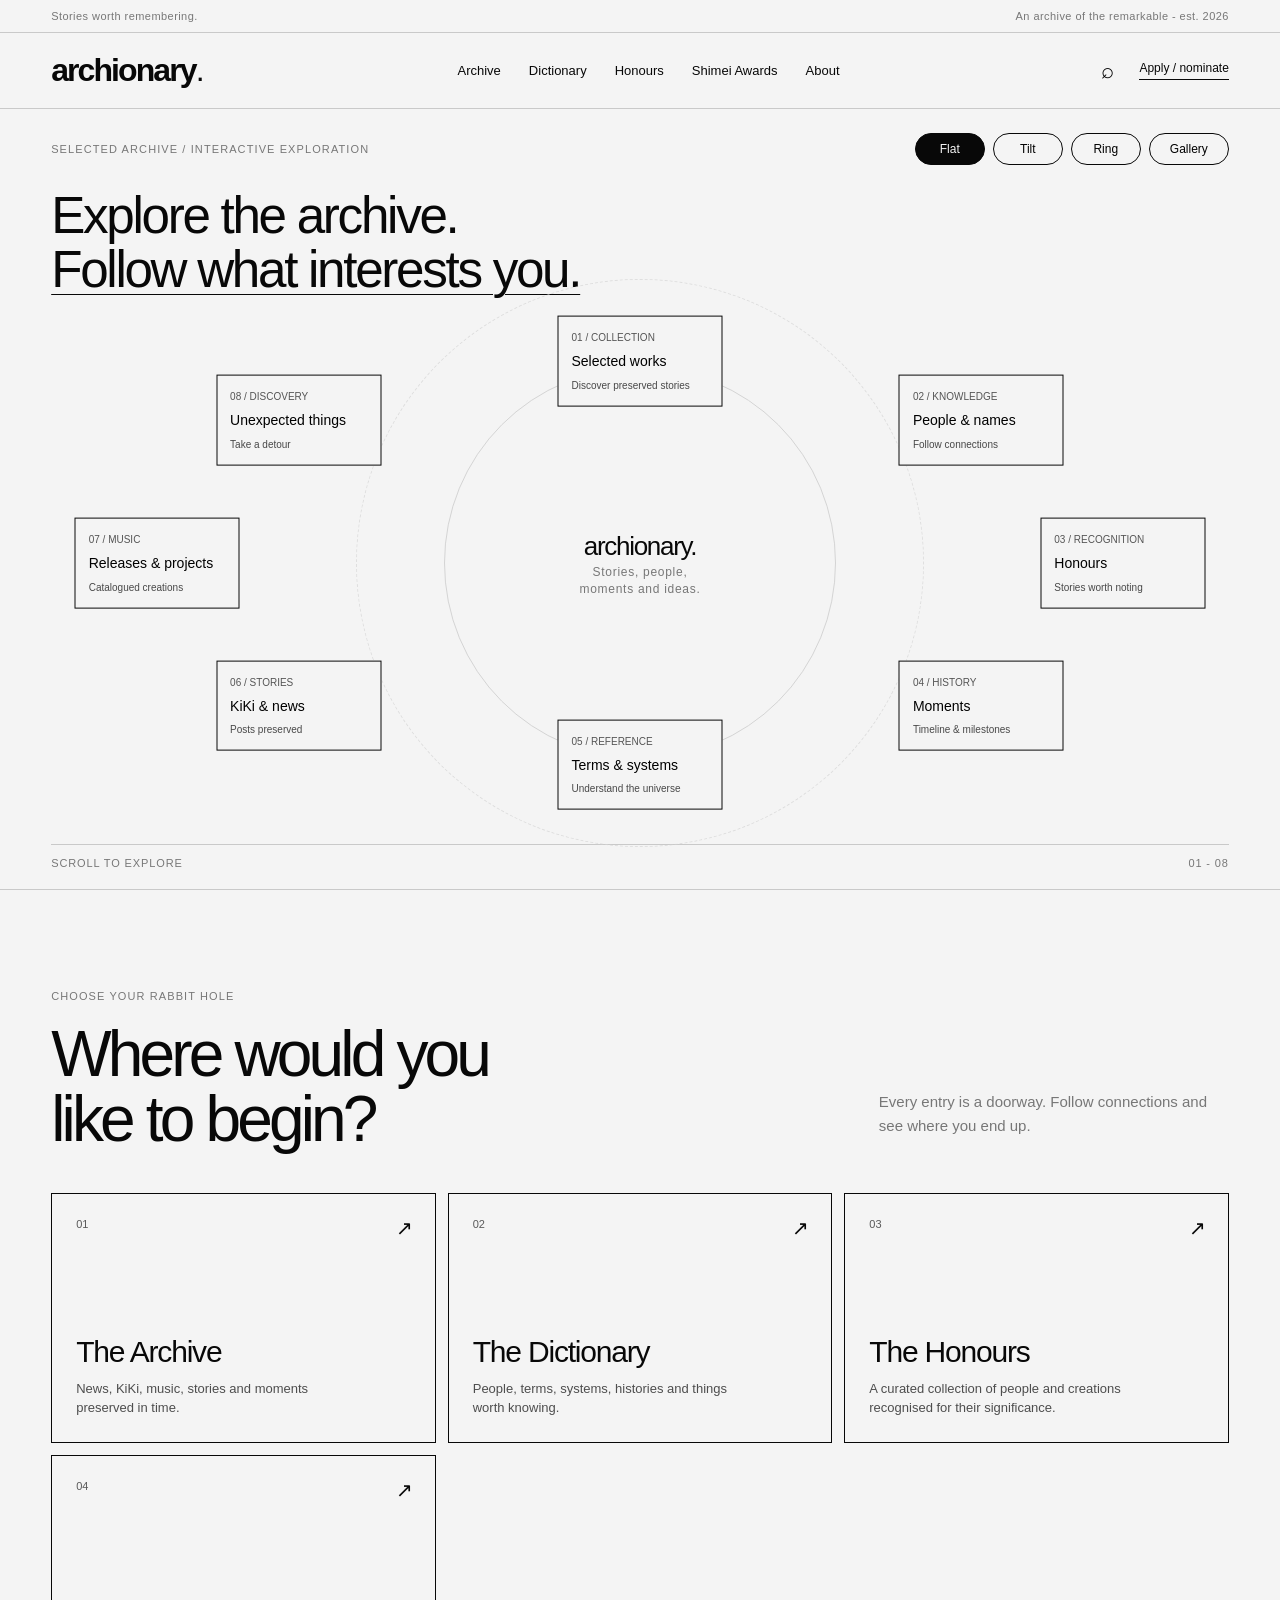
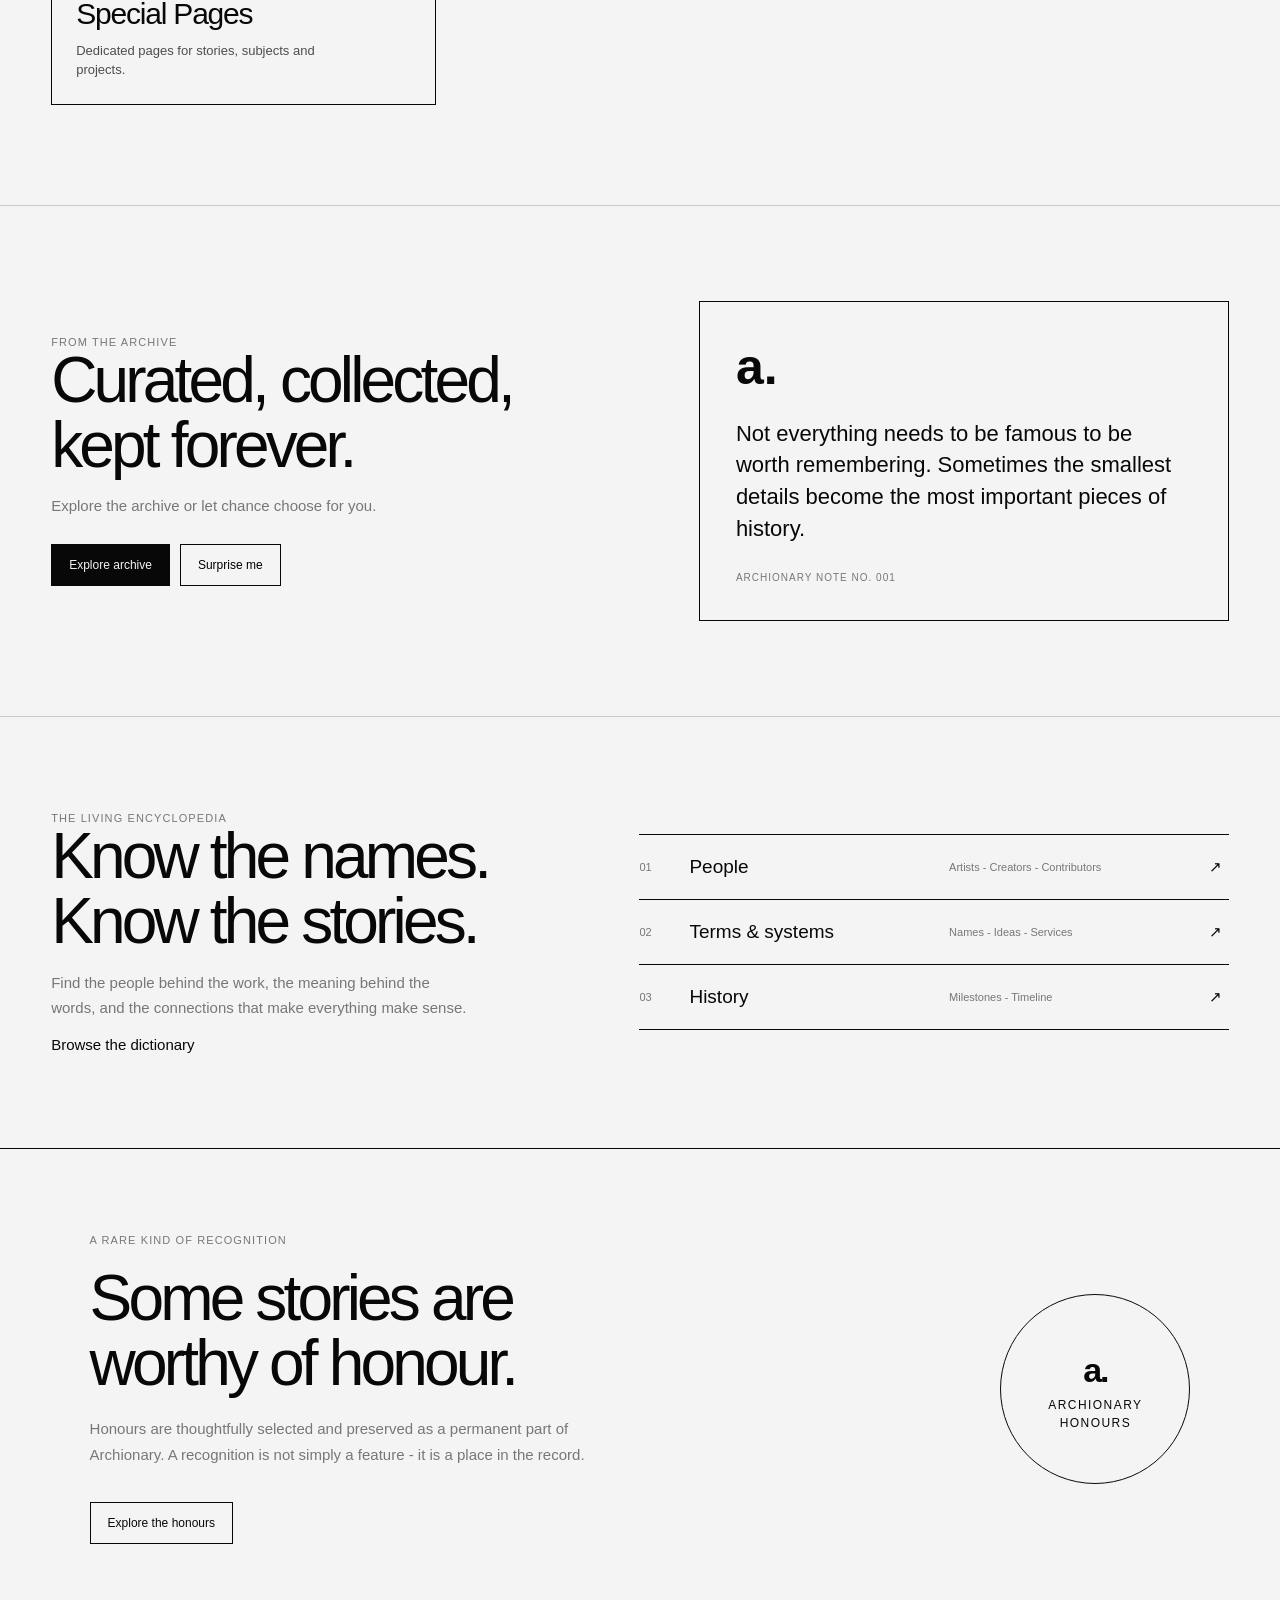
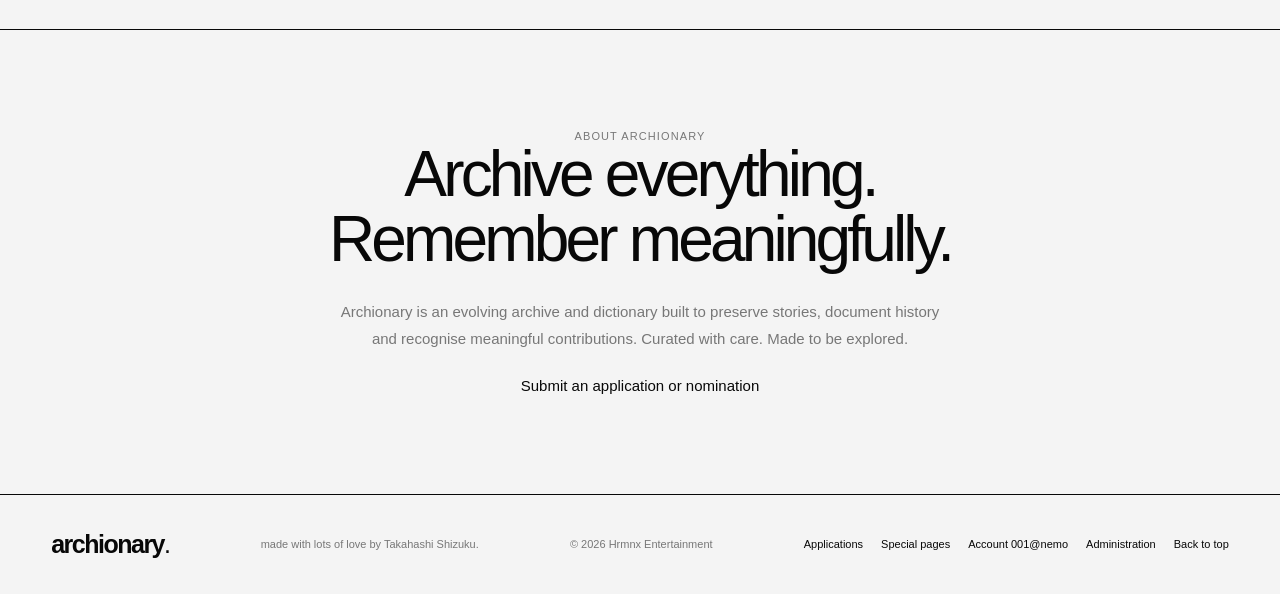
==== commit 6cd99fe9: "Add special pages discovery link" ====
--- a/index.html
+++ b/index.html
@@ -1 +1 @@
-<!doctype html><html lang="en"><head><meta charset="utf-8"><meta name="viewport" content="width=device-width,initial-scale=1"><meta name="description" content="Archionary - stories worth remembering. A monochrome, interactive archive and dictionary."><title>archionary - stories worth remembering</title><link rel="icon" href="assets/favicon.svg" type="image/svg+xml"><link rel="stylesheet" href="assets/css/site.css"></head><body><div class="topline"><span>Stories worth remembering.</span><span class="topline-right">An archive of the remarkable - est. 2026</span></div><header class="site-header"><a class="brand" href="/" aria-label="Archionary home">archionary<span class="dot">.</span></a><button class="menu-toggle" aria-label="Toggle navigation" aria-expanded="false">Menu</button><nav class="main-nav" aria-label="Main navigation"><a href="#archive">Archive</a><a href="#dictionary">Dictionary</a><a href="#honours">Honours</a><a href="shimei-awards/">Shimei Awards</a><a href="#about">About</a></nav><div class="header-actions"><button class="search-open" aria-label="Search Archionary"></button><a class="apply-link" href="apply.html">Apply / nominate</a></div></header><main><section class="hero"><div class="hero-top"><p class="eyebrow">Selected archive / interactive exploration</p><div class="mode-controls" aria-label="Explore display modes"><button class="active" data-mode="flat">Flat</button><button data-mode="tilt">Tilt</button><button data-mode="ring">Ring</button><button data-mode="gallery">Gallery</button></div></div><h1 class="hero-title">Explore the archive.<br><em>Follow what interests you.</em></h1><div class="orbit-stage mode-flat" id="orbit-stage"><div class="orbit-center"><strong>archionary.</strong>Stories, people, moments and ideas.</div><button class="orbit-item" data-link="#archive" style="left:50%;top:7%;--angle:-8deg"><span class="item-index">01 / COLLECTION</span><strong>Selected works</strong><small>Discover preserved stories</small></button><button class="orbit-item" data-link="#dictionary" style="left:76%;top:20%;--angle:8deg"><span class="item-index">02 / KNOWLEDGE</span><strong>People & names</strong><small>Follow connections</small></button><button class="orbit-item" data-link="#honours" style="left:88%;top:50%;--angle:10deg"><span class="item-index">03 / RECOGNITION</span><strong>Honours</strong><small>Stories worth noting</small></button><button class="orbit-item" data-link="#archive" style="left:74%;top:78%;--angle:-4deg"><span class="item-index">04 / HISTORY</span><strong>Moments</strong><small>Timeline & milestones</small></button><button class="orbit-item" data-link="#dictionary" style="left:50%;top:91%;--angle:5deg"><span class="item-index">05 / REFERENCE</span><strong>Terms & systems</strong><small>Understand the universe</small></button><button class="orbit-item" data-link="#archive" style="left:25%;top:78%;--angle:6deg"><span class="item-index">06 / STORIES</span><strong>KiKi & news</strong><small>Posts preserved</small></button><button class="orbit-item" data-link="#archive" style="left:12%;top:50%;--angle:-8deg"><span class="item-index">07 / MUSIC</span><strong>Releases & projects</strong><small>Catalogued creations</small></button><button class="orbit-item" data-link="#about" style="left:25%;top:20%;--angle:3deg"><span class="item-index">08 / DISCOVERY</span><strong>Unexpected things</strong><small>Take a detour</small></button></div><div class="hero-bottom"><span>SCROLL TO EXPLORE</span><span>01 - 08</span></div></section><section class="discover" id="discover"><div class="section-heading"><p class="eyebrow">Choose your rabbit hole</p><h2>Where would you<br>like to begin?</h2><p class="section-intro">Every entry is a doorway. Follow connections and see where you end up.</p></div><div class="discovery-grid"><a class="discovery-card card-archive" href="archive.html"><span class="card-number">01</span><h3>The Archive</h3><p>News, KiKi, music, stories and moments preserved in time.</p><span class="card-arrow">↗</span></a><a class="discovery-card card-dictionary" href="dictionary.html"><span class="card-number">02</span><h3>The Dictionary</h3><p>People, terms, systems, histories and things worth knowing.</p><span class="card-arrow">↗</span></a><a class="discovery-card card-honours" href="honours.html"><span class="card-number">03</span><h3>The Honours</h3><p>A curated collection of people and creations recognised for their significance.</p><span class="card-arrow">↗</span></a></div></section><section class="featured" id="archive"><div class="feature-title"><p class="eyebrow">From the archive</p><h2>Curated, collected,<br>kept forever.</h2><p>Explore the archive or let chance choose for you.</p><div class="feature-buttons"><a href="archive.html" class="button-dark">Explore archive</a><button class="button-outline" id="surprise">Surprise me</button></div></div><div class="feature-note"><div class="note-mark">a.</div><p>Not everything needs to be famous to be worth remembering. Sometimes the smallest details become the most important pieces of history.</p><span>ARCHIONARY NOTE NO. 001</span></div></section><section class="dictionary-preview" id="dictionary"><div class="dictionary-copy"><p class="eyebrow">The living encyclopedia</p><h2>Know the names.<br>Know the stories.</h2><p>Find the people behind the work, the meaning behind the words, and the connections that make everything make sense.</p><a href="dictionary.html" class="text-link">Browse the dictionary</a></div><div class="dictionary-tiles"><a href="dictionary.html#people"><span>01</span><strong>People</strong><small>Artists - Creators - Contributors</small><b>↗</b></a><a href="dictionary.html#terms"><span>02</span><strong>Terms & systems</strong><small>Names - Ideas - Services</small><b>↗</b></a><a href="dictionary.html#history"><span>03</span><strong>History</strong><small>Milestones - Timeline</small><b>↗</b></a></div></section><section class="honours-preview" id="honours"><div class="honours-inner"><p class="eyebrow">A rare kind of recognition</p><h2>Some stories are<br>worthy of honour.</h2><p>Honours are thoughtfully selected and preserved as a permanent part of Archionary. A recognition is not simply a feature - it is a place in the record.</p><a class="button-light" href="honours.html">Explore the honours</a></div><div class="honour-stamp"><div><strong>a.</strong>ARCHIONARY<br>HONOURS</div></div></section><section class="about-section" id="about"><p class="eyebrow">About Archionary</p><h2>Archive everything.<br>Remember meaningfully.</h2><p>Archionary is an evolving archive and dictionary built to preserve stories, document history and recognise meaningful contributions. Curated with care. Made to be explored.</p><a href="apply.html" class="text-link">Submit an application or nomination</a></section></main><footer class="site-footer"><a class="footer-brand" href="/">archionary<span class="dot">.</span></a><p>made with lots of love by Takahashi Shizuku.</p><p>© 2026 Hrmnx Entertainment</p><div class="footer-links"><a href="apply.html">Applications</a><a href="account.html">Account 001@nemo</a><a href="admin.html">Administration</a><a href="#top">Back to top</a></div></footer><div class="search-overlay" hidden><div class="search-panel"><button class="search-close" aria-label="Close search">×</button><p class="eyebrow">Search the universe</p><label for="site-search">What are you looking for?</label><input id="site-search" type="search" placeholder="A person, song, story, term…"><p class="search-hint">Search will connect across the archive and dictionary as they are built.</p></div></div><script src="assets/js/site.js"></script></body></html>+<!doctype html><html lang="en"><head><meta charset="utf-8"><meta name="viewport" content="width=device-width,initial-scale=1"><meta name="description" content="Archionary - stories worth remembering. A monochrome, interactive archive and dictionary."><title>archionary - stories worth remembering</title><link rel="icon" href="assets/favicon.svg" type="image/svg+xml"><link rel="stylesheet" href="assets/css/site.css"></head><body><div class="topline"><span>Stories worth remembering.</span><span class="topline-right">An archive of the remarkable - est. 2026</span></div><header class="site-header"><a class="brand" href="/" aria-label="Archionary home">archionary<span class="dot">.</span></a><button class="menu-toggle" aria-label="Toggle navigation" aria-expanded="false">Menu</button><nav class="main-nav" aria-label="Main navigation"><a href="#archive">Archive</a><a href="#dictionary">Dictionary</a><a href="#honours">Honours</a><a href="shimei-awards/">Shimei Awards</a><a href="#about">About</a></nav><div class="header-actions"><button class="search-open" aria-label="Search Archionary"></button><a class="apply-link" href="apply.html">Apply / nominate</a></div></header><main><section class="hero"><div class="hero-top"><p class="eyebrow">Selected archive / interactive exploration</p><div class="mode-controls" aria-label="Explore display modes"><button class="active" data-mode="flat">Flat</button><button data-mode="tilt">Tilt</button><button data-mode="ring">Ring</button><button data-mode="gallery">Gallery</button></div></div><h1 class="hero-title">Explore the archive.<br><em>Follow what interests you.</em></h1><div class="orbit-stage mode-flat" id="orbit-stage"><div class="orbit-center"><strong>archionary.</strong>Stories, people, moments and ideas.</div><button class="orbit-item" data-link="#archive" style="left:50%;top:7%;--angle:-8deg"><span class="item-index">01 / COLLECTION</span><strong>Selected works</strong><small>Discover preserved stories</small></button><button class="orbit-item" data-link="#dictionary" style="left:76%;top:20%;--angle:8deg"><span class="item-index">02 / KNOWLEDGE</span><strong>People & names</strong><small>Follow connections</small></button><button class="orbit-item" data-link="#honours" style="left:88%;top:50%;--angle:10deg"><span class="item-index">03 / RECOGNITION</span><strong>Honours</strong><small>Stories worth noting</small></button><button class="orbit-item" data-link="#archive" style="left:74%;top:78%;--angle:-4deg"><span class="item-index">04 / HISTORY</span><strong>Moments</strong><small>Timeline & milestones</small></button><button class="orbit-item" data-link="#dictionary" style="left:50%;top:91%;--angle:5deg"><span class="item-index">05 / REFERENCE</span><strong>Terms & systems</strong><small>Understand the universe</small></button><button class="orbit-item" data-link="#archive" style="left:25%;top:78%;--angle:6deg"><span class="item-index">06 / STORIES</span><strong>KiKi & news</strong><small>Posts preserved</small></button><button class="orbit-item" data-link="#archive" style="left:12%;top:50%;--angle:-8deg"><span class="item-index">07 / MUSIC</span><strong>Releases & projects</strong><small>Catalogued creations</small></button><button class="orbit-item" data-link="#about" style="left:25%;top:20%;--angle:3deg"><span class="item-index">08 / DISCOVERY</span><strong>Unexpected things</strong><small>Take a detour</small></button></div><div class="hero-bottom"><span>SCROLL TO EXPLORE</span><span>01 - 08</span></div></section><section class="discover" id="discover"><div class="section-heading"><p class="eyebrow">Choose your rabbit hole</p><h2>Where would you<br>like to begin?</h2><p class="section-intro">Every entry is a doorway. Follow connections and see where you end up.</p></div><div class="discovery-grid"><a class="discovery-card card-archive" href="archive.html"><span class="card-number">01</span><h3>The Archive</h3><p>News, KiKi, music, stories and moments preserved in time.</p><span class="card-arrow">↗</span></a><a class="discovery-card card-dictionary" href="dictionary.html"><span class="card-number">02</span><h3>The Dictionary</h3><p>People, terms, systems, histories and things worth knowing.</p><span class="card-arrow">↗</span></a><a class="discovery-card card-honours" href="honours.html"><span class="card-number">03</span><h3>The Honours</h3><p>A curated collection of people and creations recognised for their significance.</p><span class="card-arrow">↗</span></a><a class="discovery-card card-archive" href="special-pages.html"><span class="card-number">04</span><h3>Special Pages</h3><p>Dedicated pages for stories, subjects and projects.</p><span class="card-arrow">↗</span></a></div></section><section class="featured" id="archive"><div class="feature-title"><p class="eyebrow">From the archive</p><h2>Curated, collected,<br>kept forever.</h2><p>Explore the archive or let chance choose for you.</p><div class="feature-buttons"><a href="archive.html" class="button-dark">Explore archive</a><button class="button-outline" id="surprise">Surprise me</button></div></div><div class="feature-note"><div class="note-mark">a.</div><p>Not everything needs to be famous to be worth remembering. Sometimes the smallest details become the most important pieces of history.</p><span>ARCHIONARY NOTE NO. 001</span></div></section><section class="dictionary-preview" id="dictionary"><div class="dictionary-copy"><p class="eyebrow">The living encyclopedia</p><h2>Know the names.<br>Know the stories.</h2><p>Find the people behind the work, the meaning behind the words, and the connections that make everything make sense.</p><a href="dictionary.html" class="text-link">Browse the dictionary</a></div><div class="dictionary-tiles"><a href="dictionary.html#people"><span>01</span><strong>People</strong><small>Artists - Creators - Contributors</small><b>↗</b></a><a href="dictionary.html#terms"><span>02</span><strong>Terms & systems</strong><small>Names - Ideas - Services</small><b>↗</b></a><a href="dictionary.html#history"><span>03</span><strong>History</strong><small>Milestones - Timeline</small><b>↗</b></a></div></section><section class="honours-preview" id="honours"><div class="honours-inner"><p class="eyebrow">A rare kind of recognition</p><h2>Some stories are<br>worthy of honour.</h2><p>Honours are thoughtfully selected and preserved as a permanent part of Archionary. A recognition is not simply a feature - it is a place in the record.</p><a class="button-light" href="honours.html">Explore the honours</a></div><div class="honour-stamp"><div><strong>a.</strong>ARCHIONARY<br>HONOURS</div></div></section><section class="about-section" id="about"><p class="eyebrow">About Archionary</p><h2>Archive everything.<br>Remember meaningfully.</h2><p>Archionary is an evolving archive and dictionary built to preserve stories, document history and recognise meaningful contributions. Curated with care. Made to be explored.</p><a href="apply.html" class="text-link">Submit an application or nomination</a></section></main><footer class="site-footer"><a class="footer-brand" href="/">archionary<span class="dot">.</span></a><p>made with lots of love by Takahashi Shizuku.</p><p>© 2026 Hrmnx Entertainment</p><div class="footer-links"><a href="apply.html">Applications</a><a href="special-pages.html">Special pages</a><a href="account.html">Account 001@nemo</a><a href="admin.html">Administration</a><a href="#top">Back to top</a></div></footer><div class="search-overlay" hidden><div class="search-panel"><button class="search-close" aria-label="Close search">×</button><p class="eyebrow">Search the universe</p><label for="site-search">What are you looking for?</label><input id="site-search" type="search" placeholder="A person, song, story, term…"><p class="search-hint">Search will connect across the archive and dictionary as they are built.</p></div></div><script src="assets/js/site.js"></script></body></html>
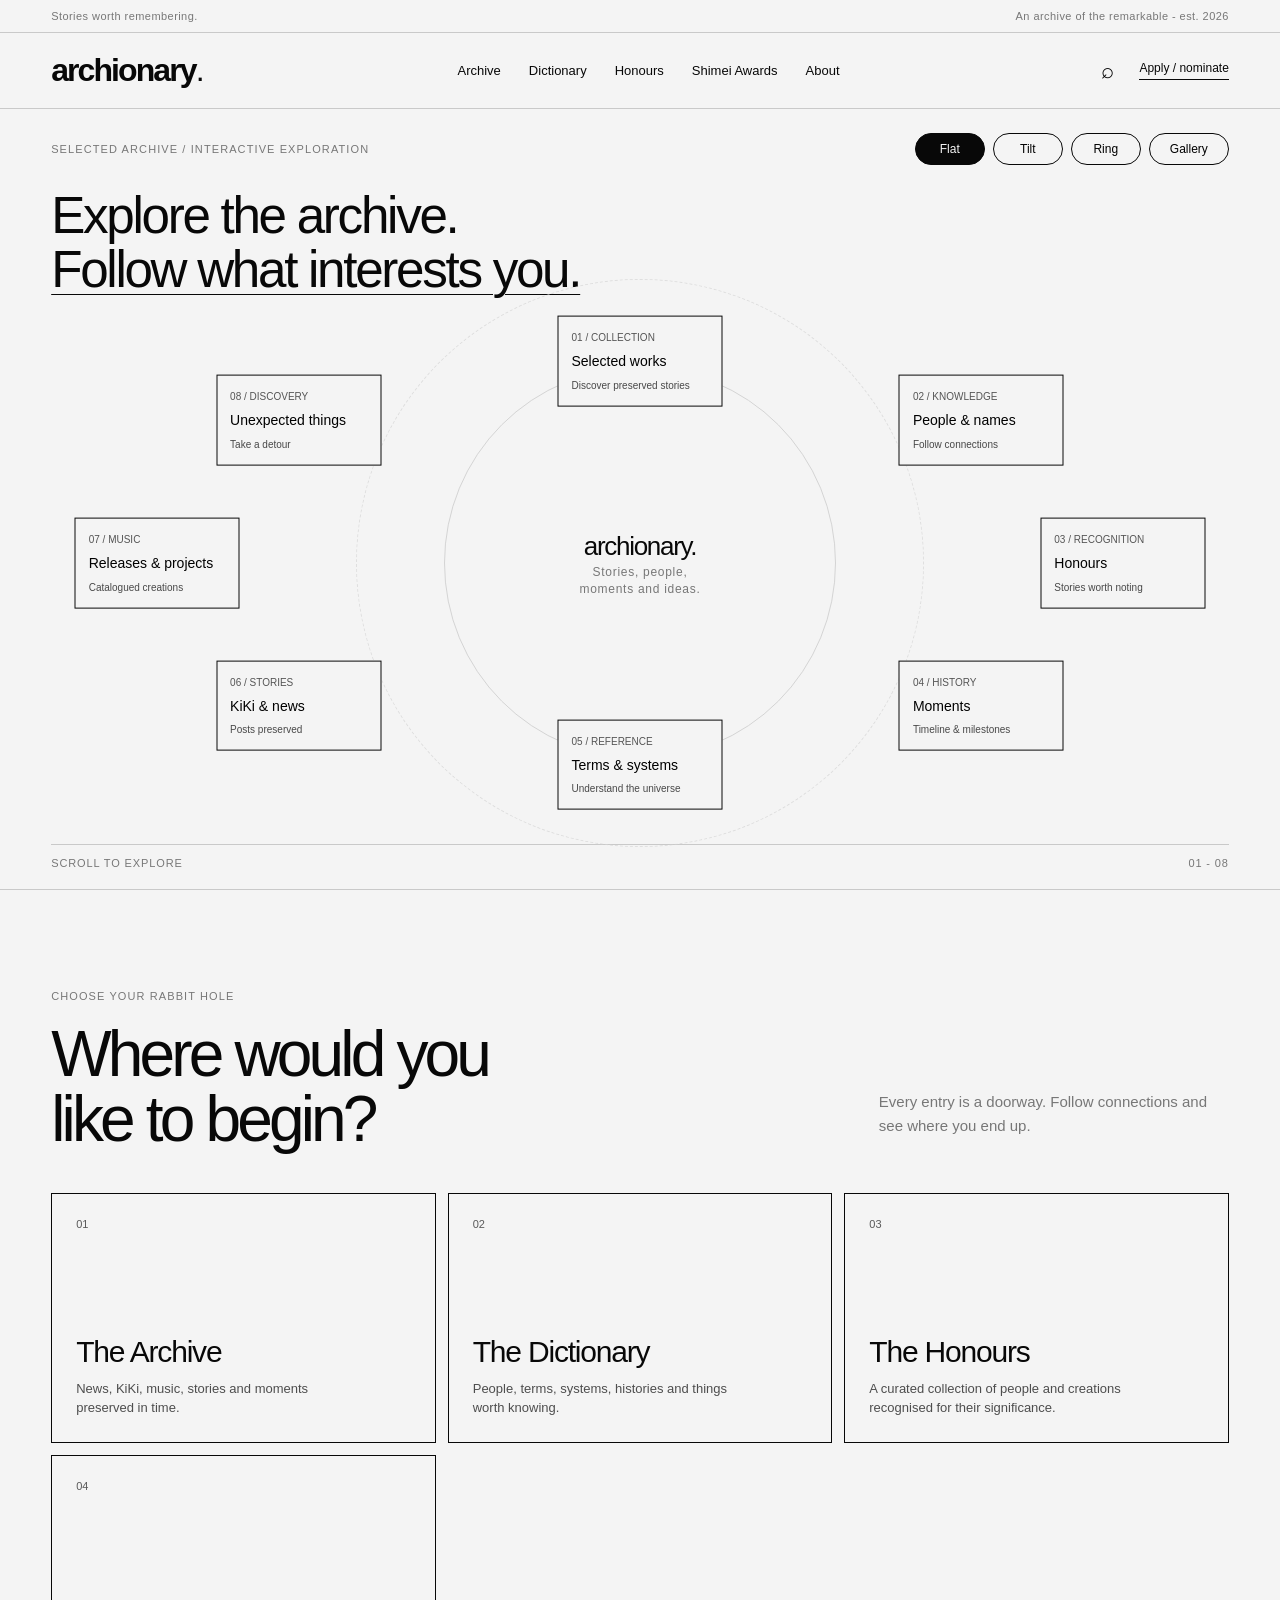
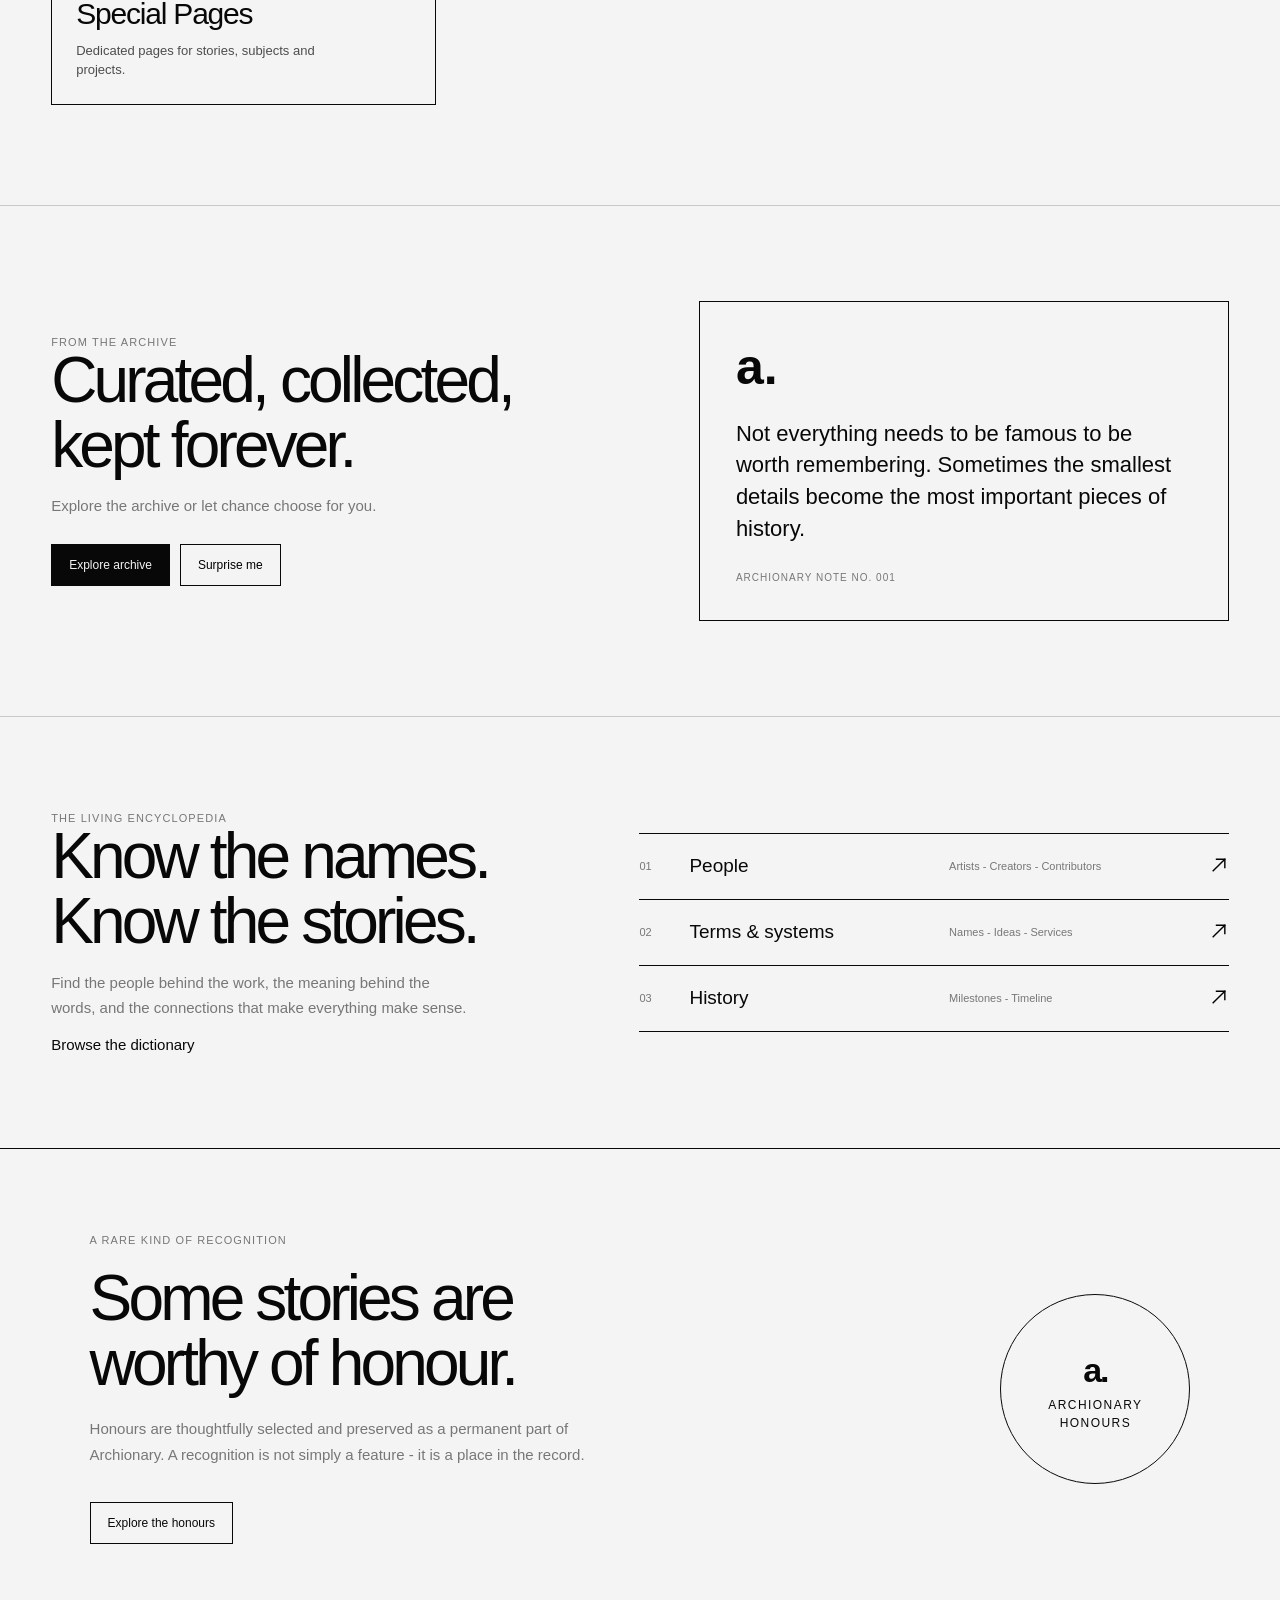
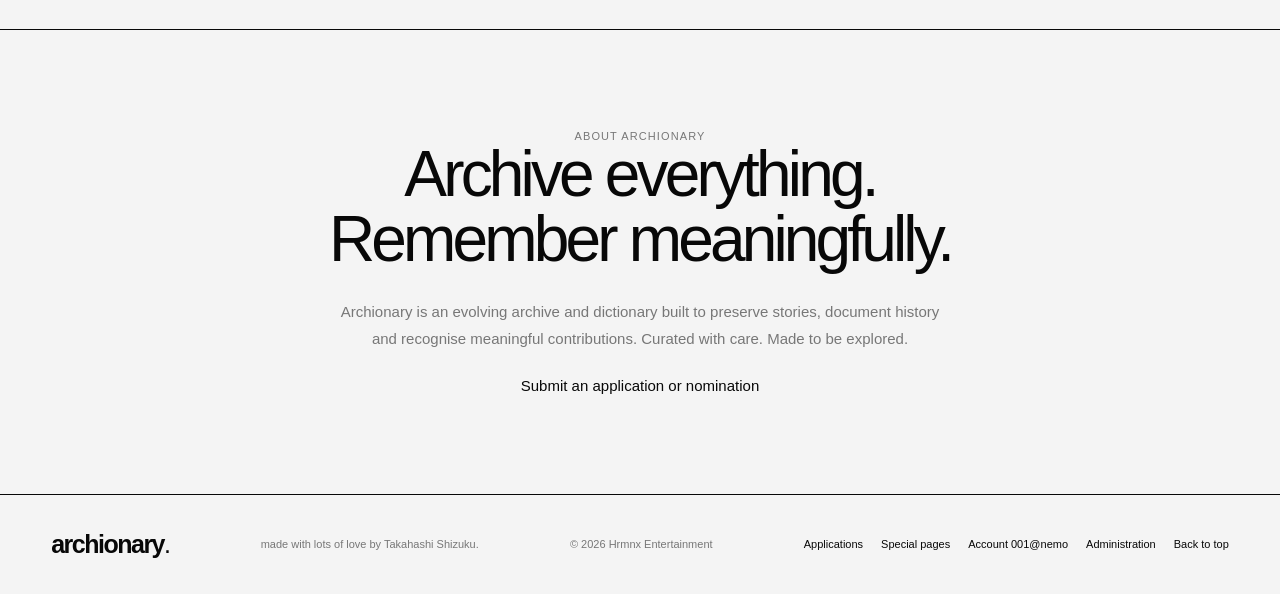
==== commit fd7f29a8: "Replace decorative arrows with custom SVG icons" ====
--- a/index.html
+++ b/index.html
@@ -1 +1 @@
-<!doctype html><html lang="en"><head><meta charset="utf-8"><meta name="viewport" content="width=device-width,initial-scale=1"><meta name="description" content="Archionary - stories worth remembering. A monochrome, interactive archive and dictionary."><title>archionary - stories worth remembering</title><link rel="icon" href="assets/favicon.svg" type="image/svg+xml"><link rel="stylesheet" href="assets/css/site.css"></head><body><div class="topline"><span>Stories worth remembering.</span><span class="topline-right">An archive of the remarkable - est. 2026</span></div><header class="site-header"><a class="brand" href="/" aria-label="Archionary home">archionary<span class="dot">.</span></a><button class="menu-toggle" aria-label="Toggle navigation" aria-expanded="false">Menu</button><nav class="main-nav" aria-label="Main navigation"><a href="#archive">Archive</a><a href="#dictionary">Dictionary</a><a href="#honours">Honours</a><a href="shimei-awards/">Shimei Awards</a><a href="#about">About</a></nav><div class="header-actions"><button class="search-open" aria-label="Search Archionary"></button><a class="apply-link" href="apply.html">Apply / nominate</a></div></header><main><section class="hero"><div class="hero-top"><p class="eyebrow">Selected archive / interactive exploration</p><div class="mode-controls" aria-label="Explore display modes"><button class="active" data-mode="flat">Flat</button><button data-mode="tilt">Tilt</button><button data-mode="ring">Ring</button><button data-mode="gallery">Gallery</button></div></div><h1 class="hero-title">Explore the archive.<br><em>Follow what interests you.</em></h1><div class="orbit-stage mode-flat" id="orbit-stage"><div class="orbit-center"><strong>archionary.</strong>Stories, people, moments and ideas.</div><button class="orbit-item" data-link="#archive" style="left:50%;top:7%;--angle:-8deg"><span class="item-index">01 / COLLECTION</span><strong>Selected works</strong><small>Discover preserved stories</small></button><button class="orbit-item" data-link="#dictionary" style="left:76%;top:20%;--angle:8deg"><span class="item-index">02 / KNOWLEDGE</span><strong>People & names</strong><small>Follow connections</small></button><button class="orbit-item" data-link="#honours" style="left:88%;top:50%;--angle:10deg"><span class="item-index">03 / RECOGNITION</span><strong>Honours</strong><small>Stories worth noting</small></button><button class="orbit-item" data-link="#archive" style="left:74%;top:78%;--angle:-4deg"><span class="item-index">04 / HISTORY</span><strong>Moments</strong><small>Timeline & milestones</small></button><button class="orbit-item" data-link="#dictionary" style="left:50%;top:91%;--angle:5deg"><span class="item-index">05 / REFERENCE</span><strong>Terms & systems</strong><small>Understand the universe</small></button><button class="orbit-item" data-link="#archive" style="left:25%;top:78%;--angle:6deg"><span class="item-index">06 / STORIES</span><strong>KiKi & news</strong><small>Posts preserved</small></button><button class="orbit-item" data-link="#archive" style="left:12%;top:50%;--angle:-8deg"><span class="item-index">07 / MUSIC</span><strong>Releases & projects</strong><small>Catalogued creations</small></button><button class="orbit-item" data-link="#about" style="left:25%;top:20%;--angle:3deg"><span class="item-index">08 / DISCOVERY</span><strong>Unexpected things</strong><small>Take a detour</small></button></div><div class="hero-bottom"><span>SCROLL TO EXPLORE</span><span>01 - 08</span></div></section><section class="discover" id="discover"><div class="section-heading"><p class="eyebrow">Choose your rabbit hole</p><h2>Where would you<br>like to begin?</h2><p class="section-intro">Every entry is a doorway. Follow connections and see where you end up.</p></div><div class="discovery-grid"><a class="discovery-card card-archive" href="archive.html"><span class="card-number">01</span><h3>The Archive</h3><p>News, KiKi, music, stories and moments preserved in time.</p><span class="card-arrow">↗</span></a><a class="discovery-card card-dictionary" href="dictionary.html"><span class="card-number">02</span><h3>The Dictionary</h3><p>People, terms, systems, histories and things worth knowing.</p><span class="card-arrow">↗</span></a><a class="discovery-card card-honours" href="honours.html"><span class="card-number">03</span><h3>The Honours</h3><p>A curated collection of people and creations recognised for their significance.</p><span class="card-arrow">↗</span></a><a class="discovery-card card-archive" href="special-pages.html"><span class="card-number">04</span><h3>Special Pages</h3><p>Dedicated pages for stories, subjects and projects.</p><span class="card-arrow">↗</span></a></div></section><section class="featured" id="archive"><div class="feature-title"><p class="eyebrow">From the archive</p><h2>Curated, collected,<br>kept forever.</h2><p>Explore the archive or let chance choose for you.</p><div class="feature-buttons"><a href="archive.html" class="button-dark">Explore archive</a><button class="button-outline" id="surprise">Surprise me</button></div></div><div class="feature-note"><div class="note-mark">a.</div><p>Not everything needs to be famous to be worth remembering. Sometimes the smallest details become the most important pieces of history.</p><span>ARCHIONARY NOTE NO. 001</span></div></section><section class="dictionary-preview" id="dictionary"><div class="dictionary-copy"><p class="eyebrow">The living encyclopedia</p><h2>Know the names.<br>Know the stories.</h2><p>Find the people behind the work, the meaning behind the words, and the connections that make everything make sense.</p><a href="dictionary.html" class="text-link">Browse the dictionary</a></div><div class="dictionary-tiles"><a href="dictionary.html#people"><span>01</span><strong>People</strong><small>Artists - Creators - Contributors</small><b>↗</b></a><a href="dictionary.html#terms"><span>02</span><strong>Terms & systems</strong><small>Names - Ideas - Services</small><b>↗</b></a><a href="dictionary.html#history"><span>03</span><strong>History</strong><small>Milestones - Timeline</small><b>↗</b></a></div></section><section class="honours-preview" id="honours"><div class="honours-inner"><p class="eyebrow">A rare kind of recognition</p><h2>Some stories are<br>worthy of honour.</h2><p>Honours are thoughtfully selected and preserved as a permanent part of Archionary. A recognition is not simply a feature - it is a place in the record.</p><a class="button-light" href="honours.html">Explore the honours</a></div><div class="honour-stamp"><div><strong>a.</strong>ARCHIONARY<br>HONOURS</div></div></section><section class="about-section" id="about"><p class="eyebrow">About Archionary</p><h2>Archive everything.<br>Remember meaningfully.</h2><p>Archionary is an evolving archive and dictionary built to preserve stories, document history and recognise meaningful contributions. Curated with care. Made to be explored.</p><a href="apply.html" class="text-link">Submit an application or nomination</a></section></main><footer class="site-footer"><a class="footer-brand" href="/">archionary<span class="dot">.</span></a><p>made with lots of love by Takahashi Shizuku.</p><p>© 2026 Hrmnx Entertainment</p><div class="footer-links"><a href="apply.html">Applications</a><a href="special-pages.html">Special pages</a><a href="account.html">Account 001@nemo</a><a href="admin.html">Administration</a><a href="#top">Back to top</a></div></footer><div class="search-overlay" hidden><div class="search-panel"><button class="search-close" aria-label="Close search">×</button><p class="eyebrow">Search the universe</p><label for="site-search">What are you looking for?</label><input id="site-search" type="search" placeholder="A person, song, story, term…"><p class="search-hint">Search will connect across the archive and dictionary as they are built.</p></div></div><script src="assets/js/site.js"></script></body></html>+<!doctype html><html lang="en"><head><meta charset="utf-8"><meta name="viewport" content="width=device-width,initial-scale=1"><meta name="description" content="Archionary - stories worth remembering. A monochrome, interactive archive and dictionary."><title>archionary - stories worth remembering</title><link rel="icon" href="assets/favicon.svg" type="image/svg+xml"><link rel="stylesheet" href="assets/css/site.css"></head><body><div class="topline"><span>Stories worth remembering.</span><span class="topline-right">An archive of the remarkable - est. 2026</span></div><header class="site-header"><a class="brand" href="/" aria-label="Archionary home">archionary<span class="dot">.</span></a><button class="menu-toggle" aria-label="Toggle navigation" aria-expanded="false">Menu</button><nav class="main-nav" aria-label="Main navigation"><a href="#archive">Archive</a><a href="#dictionary">Dictionary</a><a href="#honours">Honours</a><a href="shimei-awards/">Shimei Awards</a><a href="#about">About</a></nav><div class="header-actions"><button class="search-open" aria-label="Search Archionary"></button><a class="apply-link" href="apply.html">Apply / nominate</a></div></header><main><section class="hero"><div class="hero-top"><p class="eyebrow">Selected archive / interactive exploration</p><div class="mode-controls" aria-label="Explore display modes"><button class="active" data-mode="flat">Flat</button><button data-mode="tilt">Tilt</button><button data-mode="ring">Ring</button><button data-mode="gallery">Gallery</button></div></div><h1 class="hero-title">Explore the archive.<br><em>Follow what interests you.</em></h1><div class="orbit-stage mode-flat" id="orbit-stage"><div class="orbit-center"><strong>archionary.</strong>Stories, people, moments and ideas.</div><button class="orbit-item" data-link="#archive" style="left:50%;top:7%;--angle:-8deg"><span class="item-index">01 / COLLECTION</span><strong>Selected works</strong><small>Discover preserved stories</small></button><button class="orbit-item" data-link="#dictionary" style="left:76%;top:20%;--angle:8deg"><span class="item-index">02 / KNOWLEDGE</span><strong>People & names</strong><small>Follow connections</small></button><button class="orbit-item" data-link="#honours" style="left:88%;top:50%;--angle:10deg"><span class="item-index">03 / RECOGNITION</span><strong>Honours</strong><small>Stories worth noting</small></button><button class="orbit-item" data-link="#archive" style="left:74%;top:78%;--angle:-4deg"><span class="item-index">04 / HISTORY</span><strong>Moments</strong><small>Timeline & milestones</small></button><button class="orbit-item" data-link="#dictionary" style="left:50%;top:91%;--angle:5deg"><span class="item-index">05 / REFERENCE</span><strong>Terms & systems</strong><small>Understand the universe</small></button><button class="orbit-item" data-link="#archive" style="left:25%;top:78%;--angle:6deg"><span class="item-index">06 / STORIES</span><strong>KiKi & news</strong><small>Posts preserved</small></button><button class="orbit-item" data-link="#archive" style="left:12%;top:50%;--angle:-8deg"><span class="item-index">07 / MUSIC</span><strong>Releases & projects</strong><small>Catalogued creations</small></button><button class="orbit-item" data-link="#about" style="left:25%;top:20%;--angle:3deg"><span class="item-index">08 / DISCOVERY</span><strong>Unexpected things</strong><small>Take a detour</small></button></div><div class="hero-bottom"><span>SCROLL TO EXPLORE</span><span>01 - 08</span></div></section><section class="discover" id="discover"><div class="section-heading"><p class="eyebrow">Choose your rabbit hole</p><h2>Where would you<br>like to begin?</h2><p class="section-intro">Every entry is a doorway. Follow connections and see where you end up.</p></div><div class="discovery-grid"><a class="discovery-card card-archive" href="archive.html"><span class="card-number">01</span><h3>The Archive</h3><p>News, KiKi, music, stories and moments preserved in time.</p><span class="card-arrow"><img class="icon-svg icon-arrow" src="assets/icons/arrow-up-right.svg" alt=""></span></a><a class="discovery-card card-dictionary" href="dictionary.html"><span class="card-number">02</span><h3>The Dictionary</h3><p>People, terms, systems, histories and things worth knowing.</p><span class="card-arrow"><img class="icon-svg icon-arrow" src="assets/icons/arrow-up-right.svg" alt=""></span></a><a class="discovery-card card-honours" href="honours.html"><span class="card-number">03</span><h3>The Honours</h3><p>A curated collection of people and creations recognised for their significance.</p><span class="card-arrow"><img class="icon-svg icon-arrow" src="assets/icons/arrow-up-right.svg" alt=""></span></a><a class="discovery-card card-archive" href="special-pages.html"><span class="card-number">04</span><h3>Special Pages</h3><p>Dedicated pages for stories, subjects and projects.</p><span class="card-arrow"><img class="icon-svg icon-arrow" src="assets/icons/arrow-up-right.svg" alt=""></span></a></div></section><section class="featured" id="archive"><div class="feature-title"><p class="eyebrow">From the archive</p><h2>Curated, collected,<br>kept forever.</h2><p>Explore the archive or let chance choose for you.</p><div class="feature-buttons"><a href="archive.html" class="button-dark">Explore archive</a><button class="button-outline" id="surprise">Surprise me</button></div></div><div class="feature-note"><div class="note-mark">a.</div><p>Not everything needs to be famous to be worth remembering. Sometimes the smallest details become the most important pieces of history.</p><span>ARCHIONARY NOTE NO. 001</span></div></section><section class="dictionary-preview" id="dictionary"><div class="dictionary-copy"><p class="eyebrow">The living encyclopedia</p><h2>Know the names.<br>Know the stories.</h2><p>Find the people behind the work, the meaning behind the words, and the connections that make everything make sense.</p><a href="dictionary.html" class="text-link">Browse the dictionary</a></div><div class="dictionary-tiles"><a href="dictionary.html#people"><span>01</span><strong>People</strong><small>Artists - Creators - Contributors</small><b><img class="icon-svg icon-arrow" src="assets/icons/arrow-up-right.svg" alt=""></b></a><a href="dictionary.html#terms"><span>02</span><strong>Terms & systems</strong><small>Names - Ideas - Services</small><b><img class="icon-svg icon-arrow" src="assets/icons/arrow-up-right.svg" alt=""></b></a><a href="dictionary.html#history"><span>03</span><strong>History</strong><small>Milestones - Timeline</small><b><img class="icon-svg icon-arrow" src="assets/icons/arrow-up-right.svg" alt=""></b></a></div></section><section class="honours-preview" id="honours"><div class="honours-inner"><p class="eyebrow">A rare kind of recognition</p><h2>Some stories are<br>worthy of honour.</h2><p>Honours are thoughtfully selected and preserved as a permanent part of Archionary. A recognition is not simply a feature - it is a place in the record.</p><a class="button-light" href="honours.html">Explore the honours</a></div><div class="honour-stamp"><div><strong>a.</strong>ARCHIONARY<br>HONOURS</div></div></section><section class="about-section" id="about"><p class="eyebrow">About Archionary</p><h2>Archive everything.<br>Remember meaningfully.</h2><p>Archionary is an evolving archive and dictionary built to preserve stories, document history and recognise meaningful contributions. Curated with care. Made to be explored.</p><a href="apply.html" class="text-link">Submit an application or nomination</a></section></main><footer class="site-footer"><a class="footer-brand" href="/">archionary<span class="dot">.</span></a><p>made with lots of love by Takahashi Shizuku.</p><p>© 2026 Hrmnx Entertainment</p><div class="footer-links"><a href="apply.html">Applications</a><a href="special-pages.html">Special pages</a><a href="account.html">Account 001@nemo</a><a href="admin.html">Administration</a><a href="#top">Back to top</a></div></footer><div class="search-overlay" hidden><div class="search-panel"><button class="search-close" aria-label="Close search">×</button><p class="eyebrow">Search the universe</p><label for="site-search">What are you looking for?</label><input id="site-search" type="search" placeholder="A person, song, story, term…"><p class="search-hint">Search will connect across the archive and dictionary as they are built.</p></div></div><script src="assets/js/site.js"></script></body></html>
